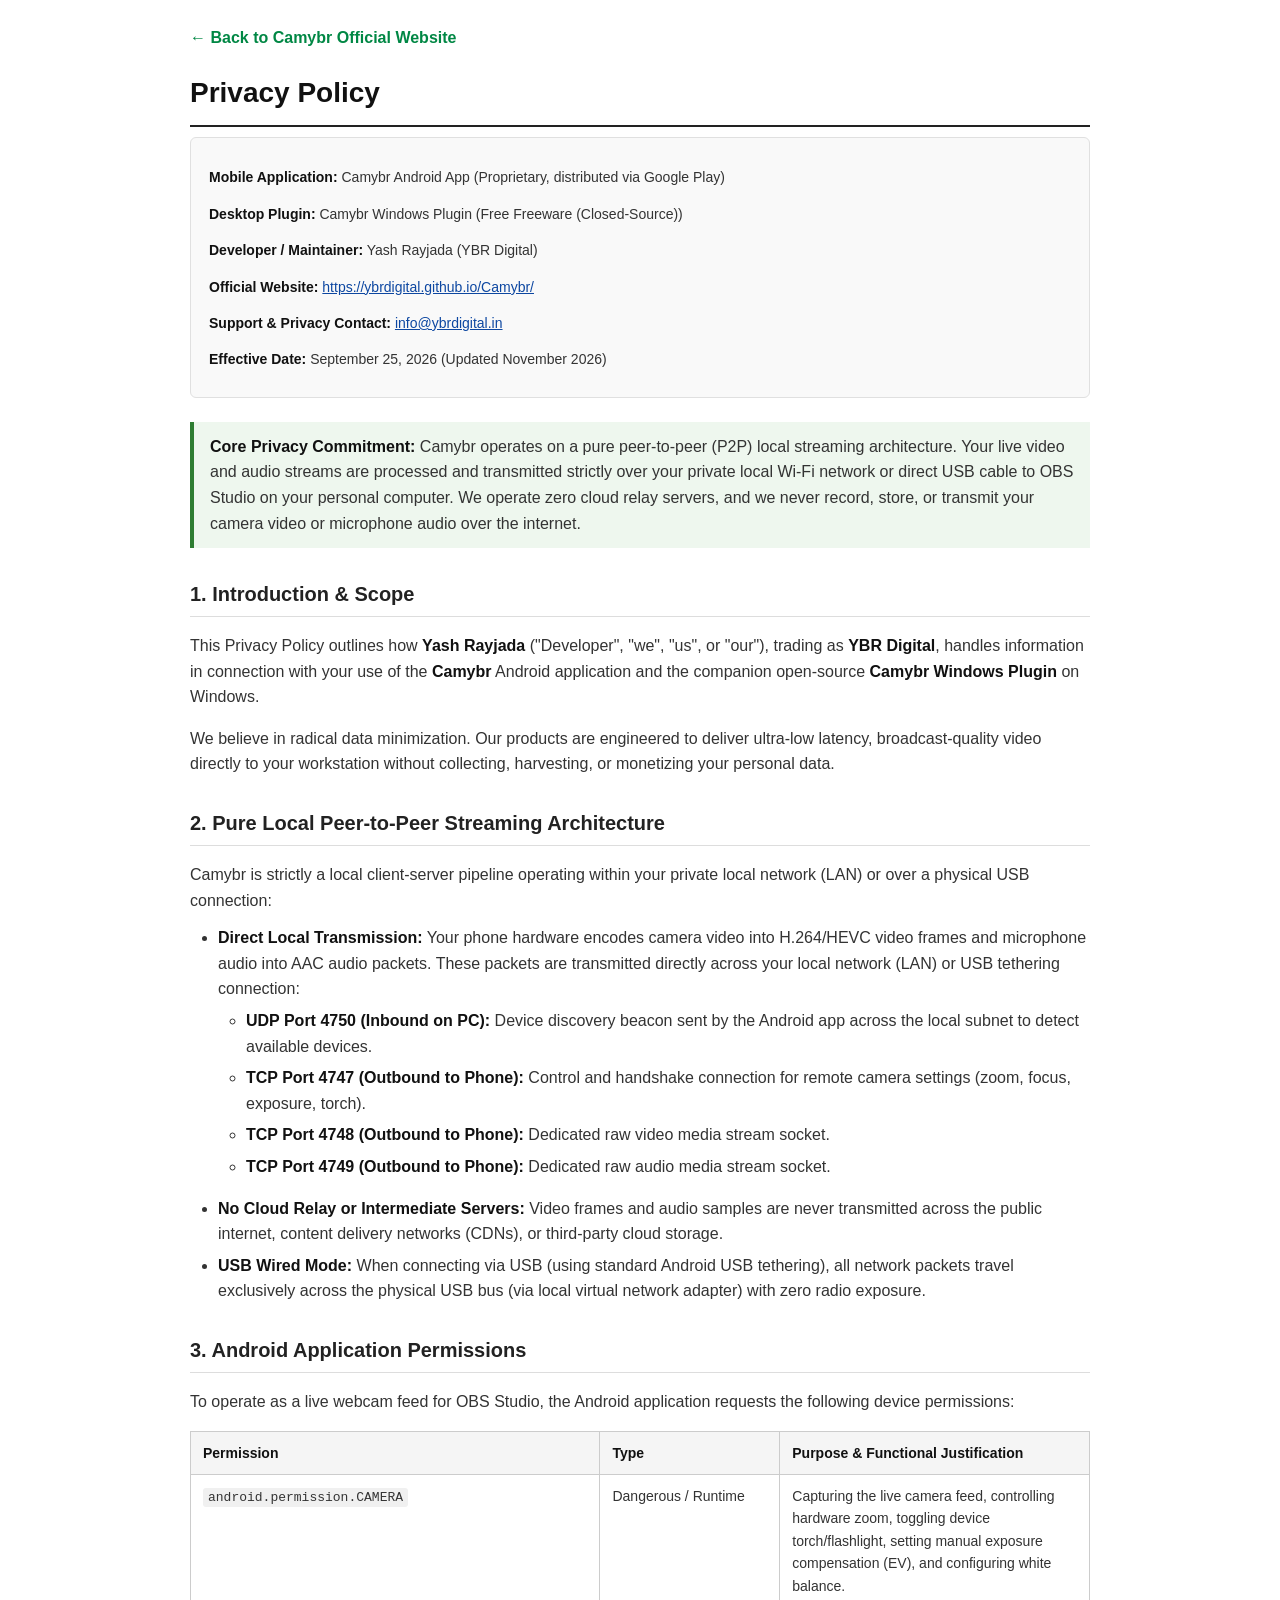
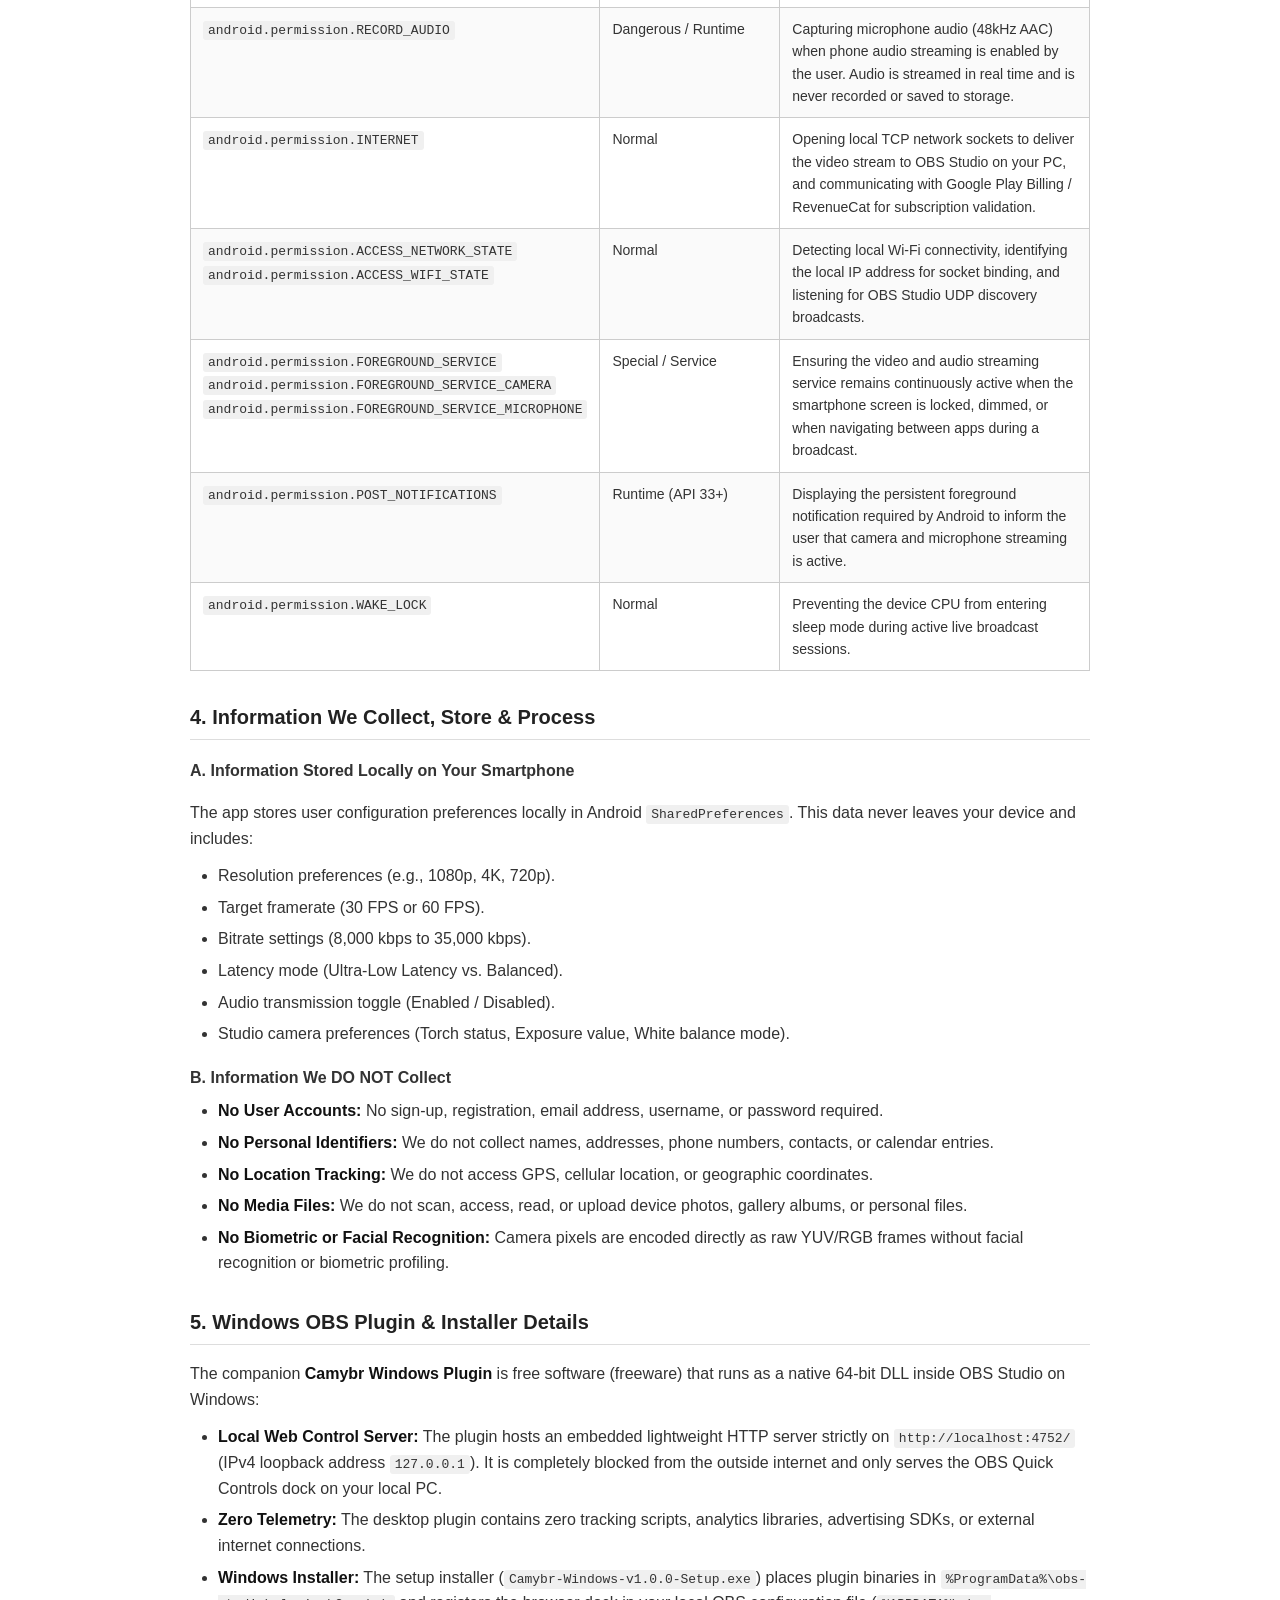
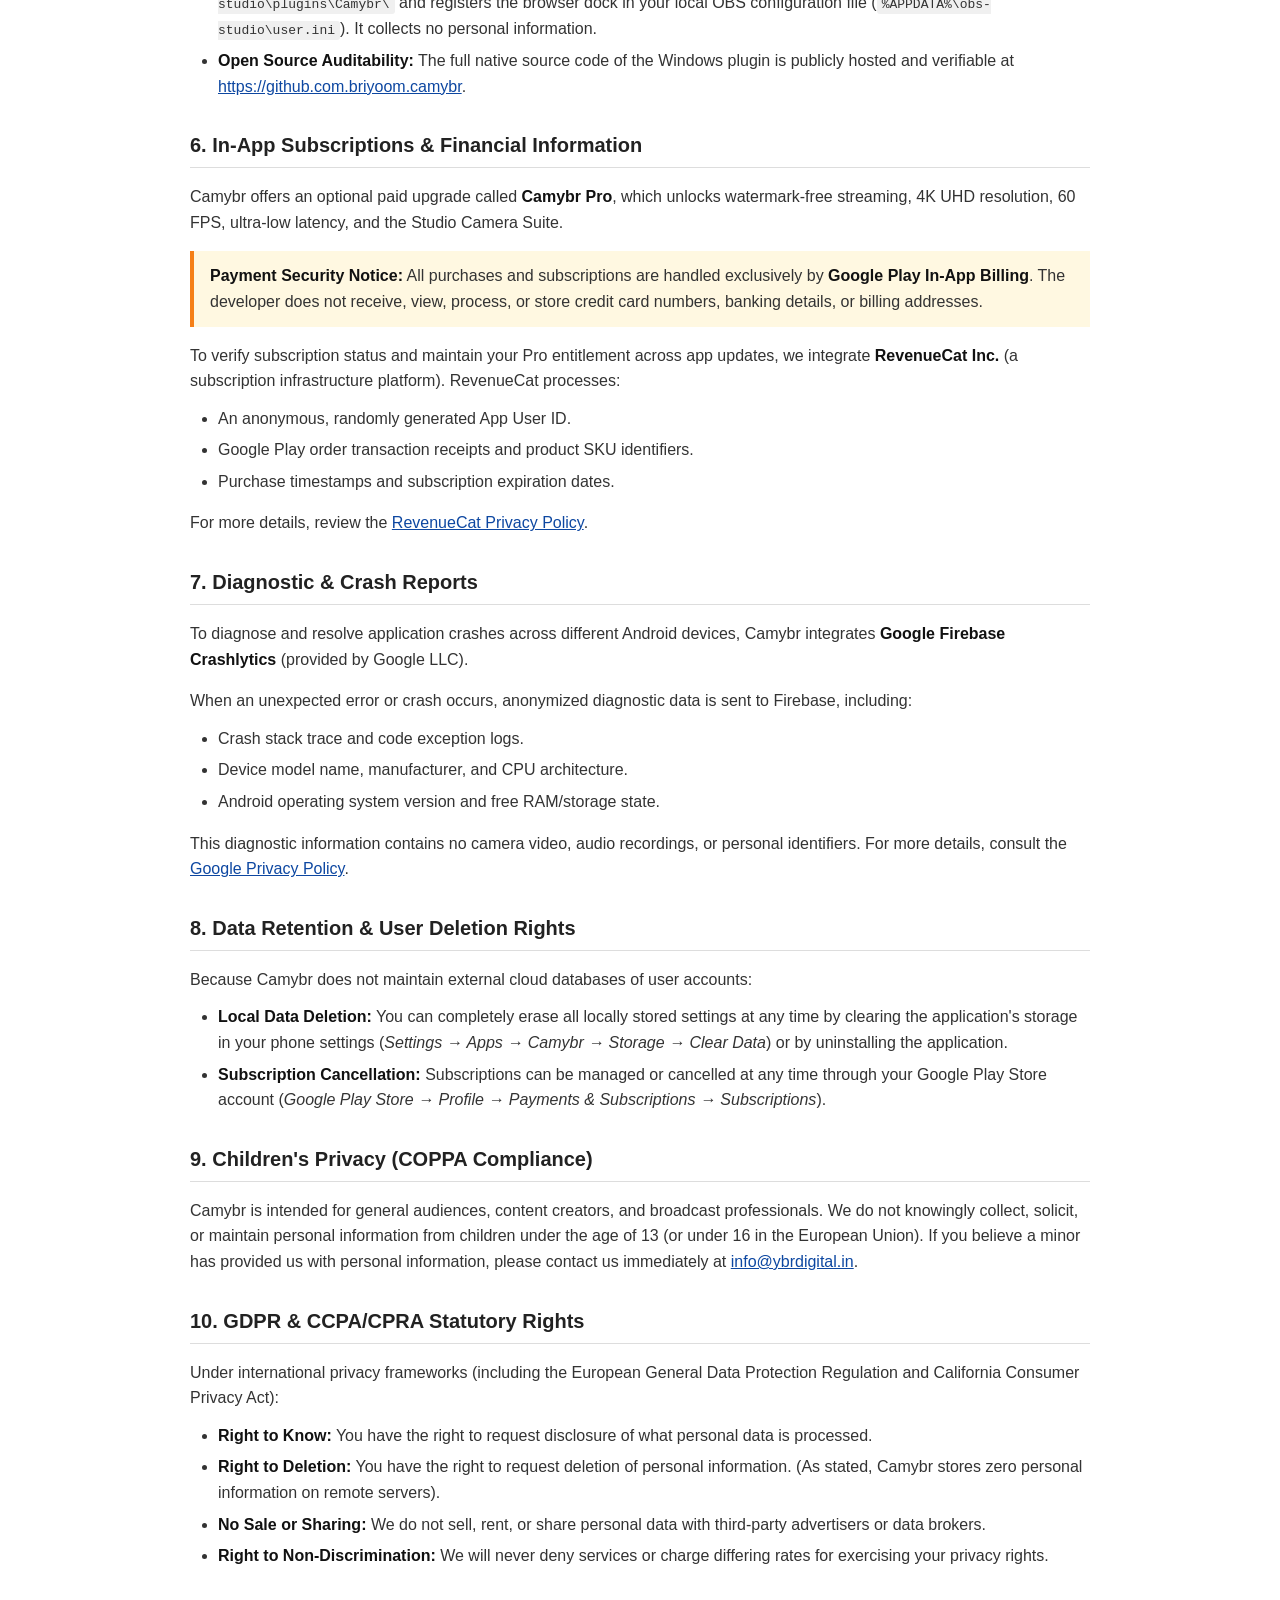
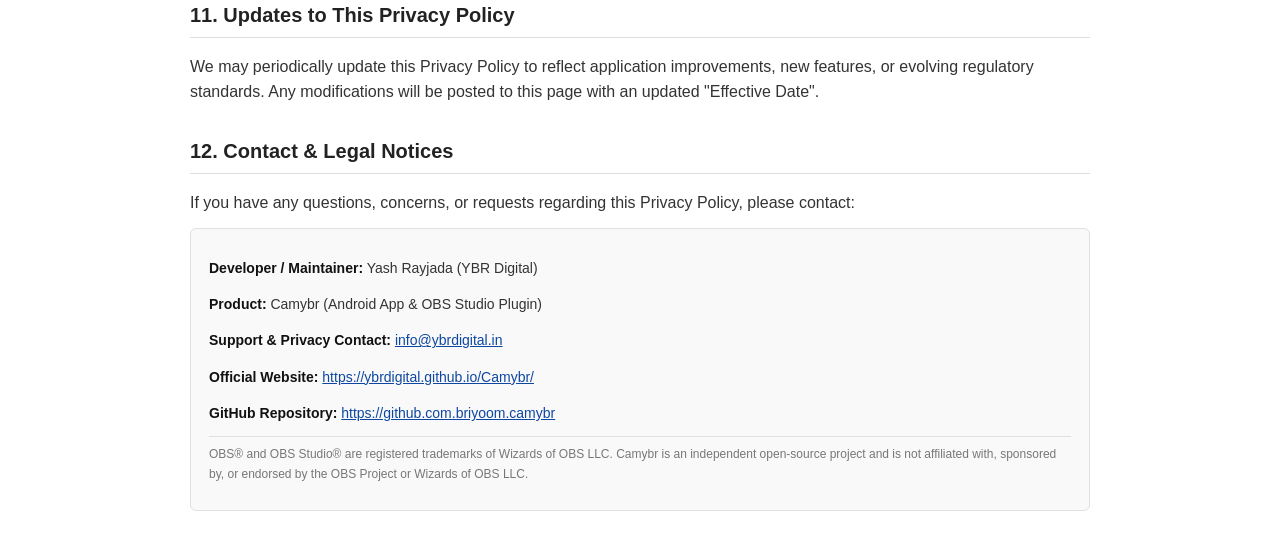
==== privacy-policy.html @ fb9cdf86 "feat: rebrand to Camybr, release free Windows Plugin, and purge open-source OBS code" ====
<!DOCTYPE html>
<html lang="en">
<head>
  <meta charset="UTF-8">
  <meta name="viewport" content="width=device-width, initial-scale=1.0">
  <title>Privacy Policy - Camybr - Professional Windows Webcam & Microphone Plugin</title>
  <style>
    body {
      font-family: Arial, Helvetica, sans-serif;
      line-height: 1.6;
      color: #333333;
      max-width: 900px;
      margin: 0 auto;
      padding: 25px 20px;
      background-color: #ffffff;
    }
    h1 {
      font-size: 28px;
      color: #111111;
      border-bottom: 2px solid #222222;
      padding-bottom: 10px;
      margin-top: 10px;
      margin-bottom: 10px;
    }
    h2 {
      font-size: 20px;
      color: #222222;
      border-bottom: 1px solid #dddddd;
      padding-bottom: 6px;
      margin-top: 30px;
      margin-bottom: 12px;
    }
    h3 {
      font-size: 16px;
      color: #333333;
      margin-top: 18px;
      margin-bottom: 8px;
    }
    p {
      margin-bottom: 12px;
    }
    ul, ol {
      margin-top: 6px;
      margin-bottom: 16px;
      padding-left: 28px;
    }
    li {
      margin-bottom: 6px;
    }
    strong {
      color: #111111;
    }
    table {
      width: 100%;
      border-collapse: collapse;
      margin: 16px 0;
      font-size: 14px;
    }
    th, td {
      border: 1px solid #cccccc;
      padding: 10px 12px;
      text-align: left;
      vertical-align: top;
    }
    th {
      background-color: #f5f5f5;
      font-weight: bold;
      color: #111111;
    }
    tr:nth-child(even) {
      background-color: #fafafa;
    }
    code {
      font-family: Consolas, Monaco, monospace;
      font-size: 13px;
      background-color: #f0f0f0;
      padding: 2px 5px;
      border-radius: 3px;
    }
    .meta-box {
      background-color: #f9f9f9;
      border: 1px solid #e0e0e0;
      border-radius: 6px;
      padding: 14px 18px;
      margin-bottom: 24px;
      font-size: 14px;
    }
    .highlight-box {
      background-color: #eef7ee;
      border-left: 4px solid #2e7d32;
      padding: 12px 16px;
      margin: 16px 0;
    }
    .warning-box {
      background-color: #fff8e1;
      border-left: 4px solid #f57f17;
      padding: 12px 16px;
      margin: 16px 0;
    }
    a {
      color: #0d47a1;
      text-decoration: underline;
    }
  </style>
</head>
<body>

  <div style="margin-bottom: 20px;">
    <a href="index.html" style="color: #008744; text-decoration: none; font-weight: bold; display: inline-flex; align-items: center; gap: 6px;">
      &larr; Back to Camybr Official Website
    </a>
  </div>

  <h1>Privacy Policy</h1>
  
  <div class="meta-box">
    <p><strong>Mobile Application:</strong> Camybr Android App (Proprietary, distributed via Google Play)</p>
    <p><strong>Desktop Plugin:</strong> Camybr Windows Plugin (Free Freeware (Closed-Source))</p>
    <p><strong>Developer / Maintainer:</strong> Yash Rayjada (YBR Digital)</p>
    <p><strong>Official Website:</strong> <a href="https://ybrdigital.github.io/Camybr/" target="_blank">https://ybrdigital.github.io/Camybr/</a></p>
    <p><strong>Support &amp; Privacy Contact:</strong> <a href="mailto:info@ybrdigital.in">info@ybrdigital.in</a></p>
    <p><strong>Effective Date:</strong> September 25, 2026 (Updated November 2026)</p>
  </div>

  <div class="highlight-box">
    <strong>Core Privacy Commitment:</strong> Camybr operates on a pure peer-to-peer (P2P) local streaming architecture. Your live video and audio streams are processed and transmitted strictly over your private local Wi-Fi network or direct USB cable to OBS Studio on your personal computer. We operate zero cloud relay servers, and we never record, store, or transmit your camera video or microphone audio over the internet.
  </div>

  <h2>1. Introduction &amp; Scope</h2>
  <p>
    This Privacy Policy outlines how <strong>Yash Rayjada</strong> ("Developer", "we", "us", or "our"), trading as <strong>YBR Digital</strong>, handles information in connection with your use of the <strong>Camybr</strong> Android application and the companion open-source <strong>Camybr Windows Plugin</strong> on Windows.
  </p>
  <p>
    We believe in radical data minimization. Our products are engineered to deliver ultra-low latency, broadcast-quality video directly to your workstation without collecting, harvesting, or monetizing your personal data.
  </p>

  <h2>2. Pure Local Peer-to-Peer Streaming Architecture</h2>
  <p>
    Camybr is strictly a local client-server pipeline operating within your private local network (LAN) or over a physical USB connection:
  </p>
  <ul>
    <li><strong>Direct Local Transmission:</strong> Your phone hardware encodes camera video into H.264/HEVC video frames and microphone audio into AAC audio packets. These packets are transmitted directly across your local network (LAN) or USB tethering connection:
      <ul>
        <li><strong>UDP Port 4750 (Inbound on PC):</strong> Device discovery beacon sent by the Android app across the local subnet to detect available devices.</li>
        <li><strong>TCP Port 4747 (Outbound to Phone):</strong> Control and handshake connection for remote camera settings (zoom, focus, exposure, torch).</li>
        <li><strong>TCP Port 4748 (Outbound to Phone):</strong> Dedicated raw video media stream socket.</li>
        <li><strong>TCP Port 4749 (Outbound to Phone):</strong> Dedicated raw audio media stream socket.</li>
      </ul>
    </li>
    <li><strong>No Cloud Relay or Intermediate Servers:</strong> Video frames and audio samples are never transmitted across the public internet, content delivery networks (CDNs), or third-party cloud storage.</li>
    <li><strong>USB Wired Mode:</strong> When connecting via USB (using standard Android USB tethering), all network packets travel exclusively across the physical USB bus (via local virtual network adapter) with zero radio exposure.</li>
  </ul>

  <h2>3. Android Application Permissions</h2>
  <p>
    To operate as a live webcam feed for OBS Studio, the Android application requests the following device permissions:
  </p>

  <table>
    <thead>
      <tr>
        <th style="width: 32%;">Permission</th>
        <th style="width: 20%;">Type</th>
        <th>Purpose &amp; Functional Justification</th>
      </tr>
    </thead>
    <tbody>
      <tr>
        <td><code>android.permission.CAMERA</code></td>
        <td>Dangerous / Runtime</td>
        <td>Capturing the live camera feed, controlling hardware zoom, toggling device torch/flashlight, setting manual exposure compensation (EV), and configuring white balance.</td>
      </tr>
      <tr>
        <td><code>android.permission.RECORD_AUDIO</code></td>
        <td>Dangerous / Runtime</td>
        <td>Capturing microphone audio (48kHz AAC) when phone audio streaming is enabled by the user. Audio is streamed in real time and is never recorded or saved to storage.</td>
      </tr>
      <tr>
        <td><code>android.permission.INTERNET</code></td>
        <td>Normal</td>
        <td>Opening local TCP network sockets to deliver the video stream to OBS Studio on your PC, and communicating with Google Play Billing / RevenueCat for subscription validation.</td>
      </tr>
      <tr>
        <td><code>android.permission.ACCESS_NETWORK_STATE</code><br><code>android.permission.ACCESS_WIFI_STATE</code></td>
        <td>Normal</td>
        <td>Detecting local Wi-Fi connectivity, identifying the local IP address for socket binding, and listening for OBS Studio UDP discovery broadcasts.</td>
      </tr>
      <tr>
        <td><code>android.permission.FOREGROUND_SERVICE</code><br><code>android.permission.FOREGROUND_SERVICE_CAMERA</code><br><code>android.permission.FOREGROUND_SERVICE_MICROPHONE</code></td>
        <td>Special / Service</td>
        <td>Ensuring the video and audio streaming service remains continuously active when the smartphone screen is locked, dimmed, or when navigating between apps during a broadcast.</td>
      </tr>
      <tr>
        <td><code>android.permission.POST_NOTIFICATIONS</code></td>
        <td>Runtime (API 33+)</td>
        <td>Displaying the persistent foreground notification required by Android to inform the user that camera and microphone streaming is active.</td>
      </tr>
      <tr>
        <td><code>android.permission.WAKE_LOCK</code></td>
        <td>Normal</td>
        <td>Preventing the device CPU from entering sleep mode during active live broadcast sessions.</td>
      </tr>
    </tbody>
  </table>

  <h2>4. Information We Collect, Store &amp; Process</h2>

  <h3>A. Information Stored Locally on Your Smartphone</h3>
  <p>
    The app stores user configuration preferences locally in Android <code>SharedPreferences</code>. This data never leaves your device and includes:
  </p>
  <ul>
    <li>Resolution preferences (e.g., 1080p, 4K, 720p).</li>
    <li>Target framerate (30 FPS or 60 FPS).</li>
    <li>Bitrate settings (8,000 kbps to 35,000 kbps).</li>
    <li>Latency mode (Ultra-Low Latency vs. Balanced).</li>
    <li>Audio transmission toggle (Enabled / Disabled).</li>
    <li>Studio camera preferences (Torch status, Exposure value, White balance mode).</li>
  </ul>

  <h3>B. Information We DO NOT Collect</h3>
  <ul>
    <li><strong>No User Accounts:</strong> No sign-up, registration, email address, username, or password required.</li>
    <li><strong>No Personal Identifiers:</strong> We do not collect names, addresses, phone numbers, contacts, or calendar entries.</li>
    <li><strong>No Location Tracking:</strong> We do not access GPS, cellular location, or geographic coordinates.</li>
    <li><strong>No Media Files:</strong> We do not scan, access, read, or upload device photos, gallery albums, or personal files.</li>
    <li><strong>No Biometric or Facial Recognition:</strong> Camera pixels are encoded directly as raw YUV/RGB frames without facial recognition or biometric profiling.</li>
  </ul>

  <h2>5. Windows OBS Plugin &amp; Installer Details</h2>
  <p>
    The companion <strong>Camybr Windows Plugin</strong> is free software (freeware) that runs as a native 64-bit DLL inside OBS Studio on Windows:
  </p>
  <ul>
    <li><strong>Local Web Control Server:</strong> The plugin hosts an embedded lightweight HTTP server strictly on <code>http://localhost:4752/</code> (IPv4 loopback address <code>127.0.0.1</code>). It is completely blocked from the outside internet and only serves the OBS Quick Controls dock on your local PC.</li>
    <li><strong>Zero Telemetry:</strong> The desktop plugin contains zero tracking scripts, analytics libraries, advertising SDKs, or external internet connections.</li>
    <li><strong>Windows Installer:</strong> The setup installer (<code>Camybr-Windows-v1.0.0-Setup.exe</code>) places plugin binaries in <code>%ProgramData%\obs-studio\plugins\Camybr\</code> and registers the browser dock in your local OBS configuration file (<code>%APPDATA%\obs-studio\user.ini</code>). It collects no personal information.</li>
    <li><strong>Open Source Auditability:</strong> The full native source code of the Windows plugin is publicly hosted and verifiable at <a href="https://github.com.briyoom.camybr" target="_blank">https://github.com.briyoom.camybr</a>.</li>
  </ul>

  <h2>6. In-App Subscriptions &amp; Financial Information</h2>
  <p>
    Camybr offers an optional paid upgrade called <strong>Camybr Pro</strong>, which unlocks watermark-free streaming, 4K UHD resolution, 60 FPS, ultra-low latency, and the Studio Camera Suite.
  </p>
  <div class="warning-box">
    <strong>Payment Security Notice:</strong> All purchases and subscriptions are handled exclusively by <strong>Google Play In-App Billing</strong>. The developer does not receive, view, process, or store credit card numbers, banking details, or billing addresses.
  </div>
  <p>
    To verify subscription status and maintain your Pro entitlement across app updates, we integrate <strong>RevenueCat Inc.</strong> (a subscription infrastructure platform). RevenueCat processes:
  </p>
  <ul>
    <li>An anonymous, randomly generated App User ID.</li>
    <li>Google Play order transaction receipts and product SKU identifiers.</li>
    <li>Purchase timestamps and subscription expiration dates.</li>
  </ul>
  <p>
    For more details, review the <a href="https://www.revenuecat.com/privacy" target="_blank">RevenueCat Privacy Policy</a>.
  </p>

  <h2>7. Diagnostic &amp; Crash Reports</h2>
  <p>
    To diagnose and resolve application crashes across different Android devices, Camybr integrates <strong>Google Firebase Crashlytics</strong> (provided by Google LLC).
  </p>
  <p>
    When an unexpected error or crash occurs, anonymized diagnostic data is sent to Firebase, including:
  </p>
  <ul>
    <li>Crash stack trace and code exception logs.</li>
    <li>Device model name, manufacturer, and CPU architecture.</li>
    <li>Android operating system version and free RAM/storage state.</li>
  </ul>
  <p>
    This diagnostic information contains no camera video, audio recordings, or personal identifiers. For more details, consult the <a href="https://policies.google.com/privacy" target="_blank">Google Privacy Policy</a>.
  </p>

  <h2>8. Data Retention &amp; User Deletion Rights</h2>
  <p>
    Because Camybr does not maintain external cloud databases of user accounts:
  </p>
  <ul>
    <li><strong>Local Data Deletion:</strong> You can completely erase all locally stored settings at any time by clearing the application's storage in your phone settings (<em>Settings &rarr; Apps &rarr; Camybr &rarr; Storage &rarr; Clear Data</em>) or by uninstalling the application.</li>
    <li><strong>Subscription Cancellation:</strong> Subscriptions can be managed or cancelled at any time through your Google Play Store account (<em>Google Play Store &rarr; Profile &rarr; Payments &amp; Subscriptions &rarr; Subscriptions</em>).</li>
  </ul>

  <h2>9. Children's Privacy (COPPA Compliance)</h2>
  <p>
    Camybr is intended for general audiences, content creators, and broadcast professionals. We do not knowingly collect, solicit, or maintain personal information from children under the age of 13 (or under 16 in the European Union). If you believe a minor has provided us with personal information, please contact us immediately at <a href="mailto:info@ybrdigital.in">info@ybrdigital.in</a>.
  </p>

  <h2>10. GDPR &amp; CCPA/CPRA Statutory Rights</h2>
  <p>
    Under international privacy frameworks (including the European General Data Protection Regulation and California Consumer Privacy Act):
  </p>
  <ul>
    <li><strong>Right to Know:</strong> You have the right to request disclosure of what personal data is processed.</li>
    <li><strong>Right to Deletion:</strong> You have the right to request deletion of personal information. (As stated, Camybr stores zero personal information on remote servers).</li>
    <li><strong>No Sale or Sharing:</strong> We do not sell, rent, or share personal data with third-party advertisers or data brokers.</li>
    <li><strong>Right to Non-Discrimination:</strong> We will never deny services or charge differing rates for exercising your privacy rights.</li>
  </ul>

  <h2>11. Updates to This Privacy Policy</h2>
  <p>
    We may periodically update this Privacy Policy to reflect application improvements, new features, or evolving regulatory standards. Any modifications will be posted to this page with an updated "Effective Date".
  </p>

  <h2>12. Contact &amp; Legal Notices</h2>
  <p>
    If you have any questions, concerns, or requests regarding this Privacy Policy, please contact:
  </p>
  <div class="meta-box">
    <p><strong>Developer / Maintainer:</strong> Yash Rayjada (YBR Digital)</p>
    <p><strong>Product:</strong> Camybr (Android App &amp; OBS Studio Plugin)</p>
    <p><strong>Support &amp; Privacy Contact:</strong> <a href="mailto:info@ybrdigital.in">info@ybrdigital.in</a></p>
    <p><strong>Official Website:</strong> <a href="https://ybrdigital.github.io/Camybr/" target="_blank">https://ybrdigital.github.io/Camybr/</a></p>
    <p><strong>GitHub Repository:</strong> <a href="https://github.com.briyoom.camybr" target="_blank">https://github.com.briyoom.camybr</a></p>
    <p style="font-size: 12px; color: #777; margin-top: 10px; border-top: 1px solid #e0e0e0; padding-top: 8px;">
      OBS&reg; and OBS Studio&reg; are registered trademarks of Wizards of OBS LLC. Camybr is an independent open-source project and is not affiliated with, sponsored by, or endorsed by the OBS Project or Wizards of OBS LLC.
    </p>
  </div>

</body>
</html>
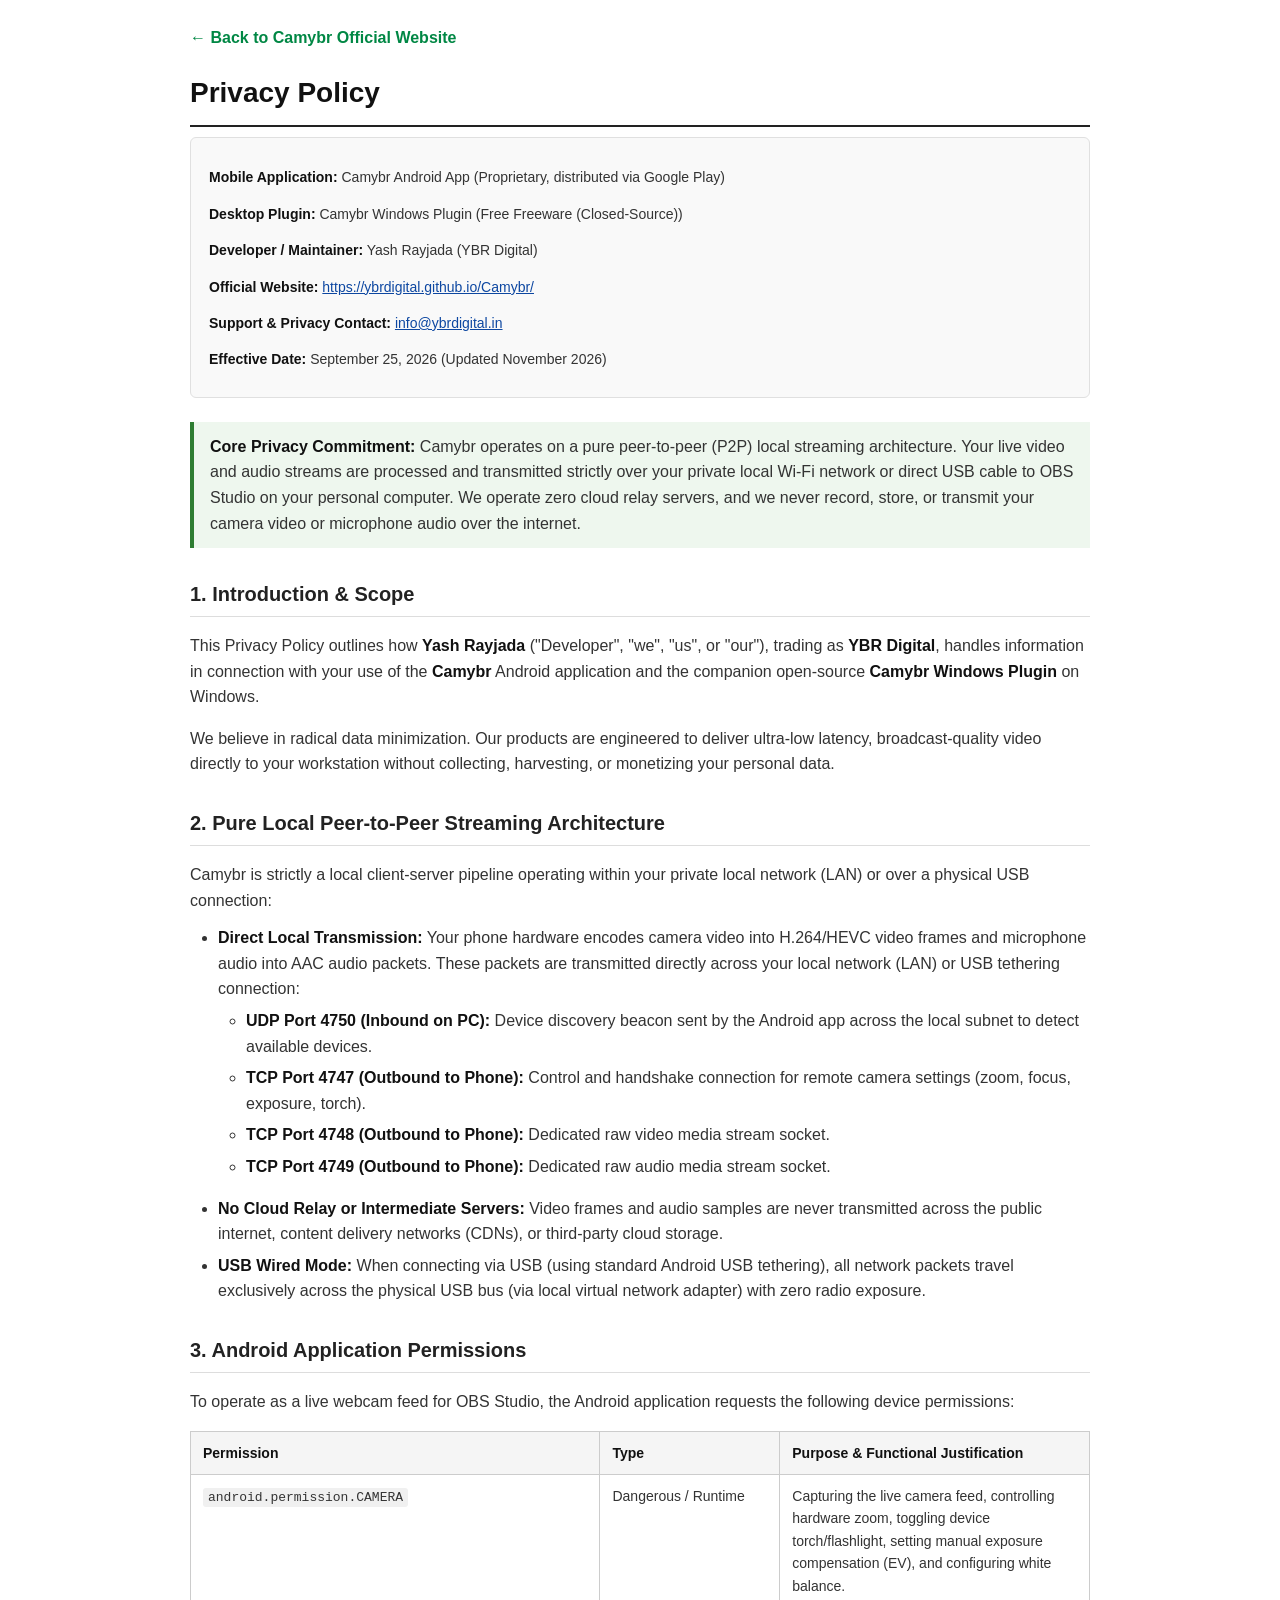
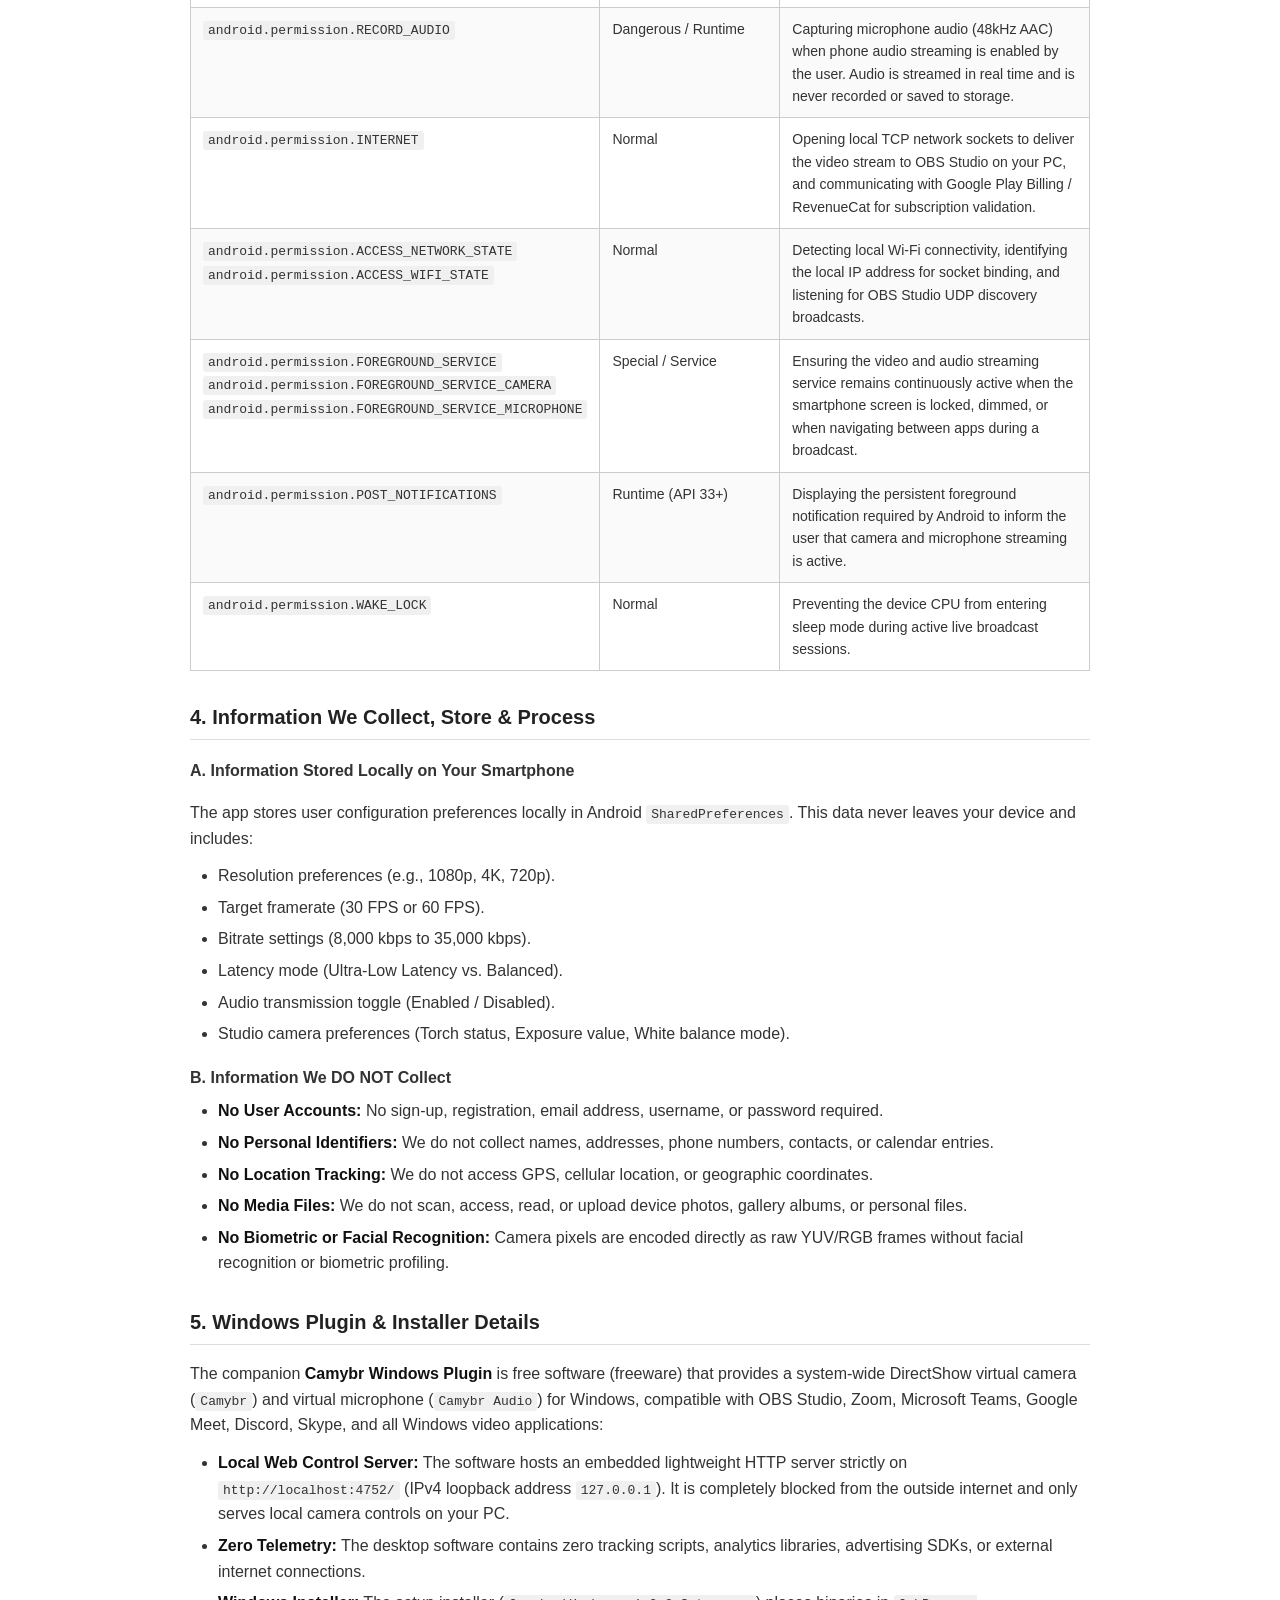
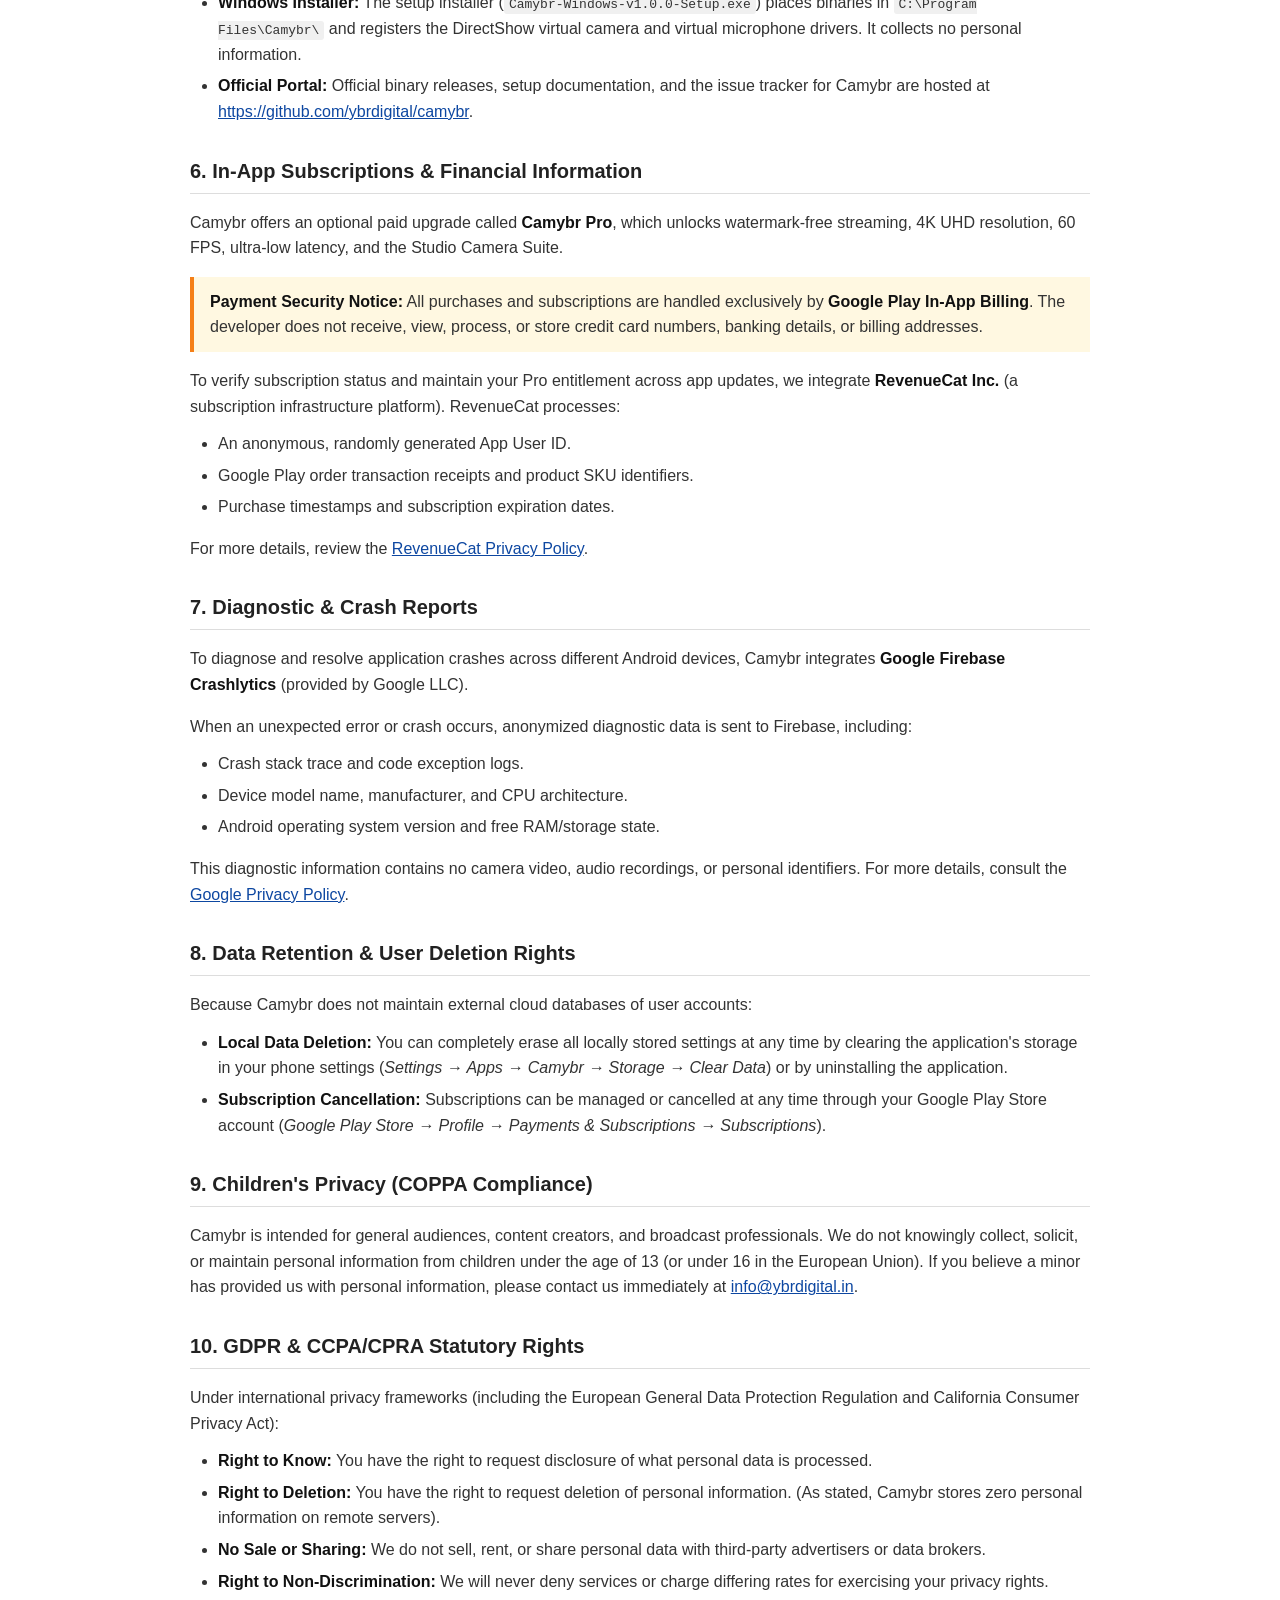
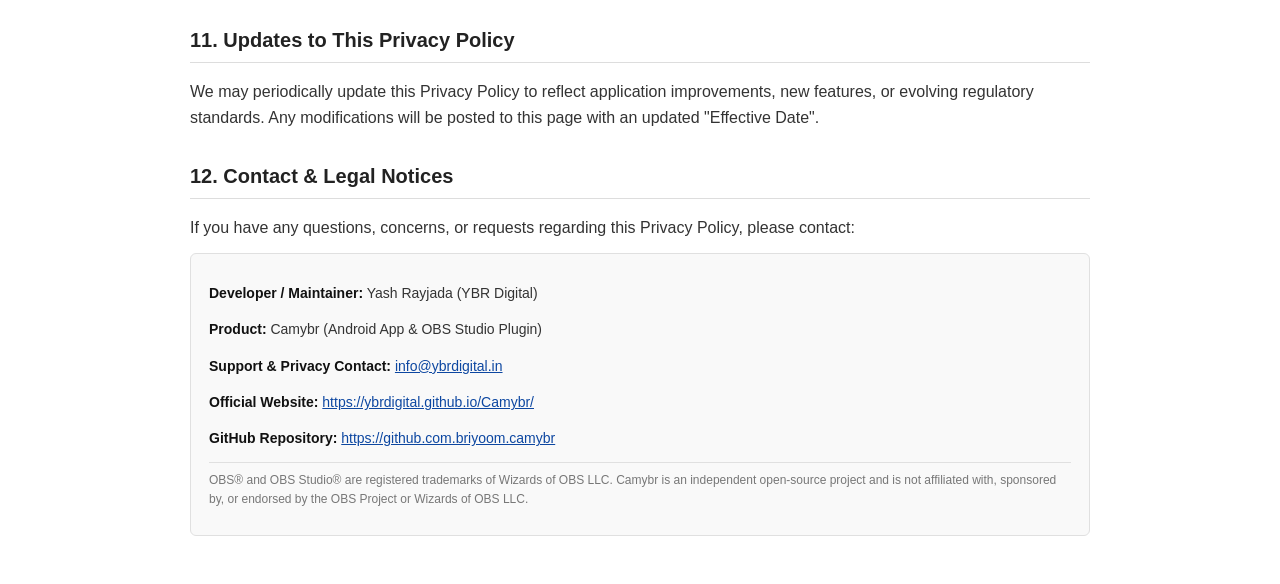
==== commit 3663276a: "docs: align privacy policy and terms with free Windows software and universal app compatibility" ====
--- a/privacy-policy.html
+++ b/privacy-policy.html
@@ -227,15 +227,15 @@
     <li><strong>No Biometric or Facial Recognition:</strong> Camera pixels are encoded directly as raw YUV/RGB frames without facial recognition or biometric profiling.</li>
   </ul>
 
-  <h2>5. Windows OBS Plugin &amp; Installer Details</h2>
-  <p>
-    The companion <strong>Camybr Windows Plugin</strong> is free software (freeware) that runs as a native 64-bit DLL inside OBS Studio on Windows:
-  </p>
-  <ul>
-    <li><strong>Local Web Control Server:</strong> The plugin hosts an embedded lightweight HTTP server strictly on <code>http://localhost:4752/</code> (IPv4 loopback address <code>127.0.0.1</code>). It is completely blocked from the outside internet and only serves the OBS Quick Controls dock on your local PC.</li>
-    <li><strong>Zero Telemetry:</strong> The desktop plugin contains zero tracking scripts, analytics libraries, advertising SDKs, or external internet connections.</li>
-    <li><strong>Windows Installer:</strong> The setup installer (<code>Camybr-Windows-v1.0.0-Setup.exe</code>) places plugin binaries in <code>%ProgramData%\obs-studio\plugins\Camybr\</code> and registers the browser dock in your local OBS configuration file (<code>%APPDATA%\obs-studio\user.ini</code>). It collects no personal information.</li>
-    <li><strong>Open Source Auditability:</strong> The full native source code of the Windows plugin is publicly hosted and verifiable at <a href="https://github.com.briyoom.camybr" target="_blank">https://github.com.briyoom.camybr</a>.</li>
+  <h2>5. Windows Plugin &amp; Installer Details</h2>
+  <p>
+    The companion <strong>Camybr Windows Plugin</strong> is free software (freeware) that provides a system-wide DirectShow virtual camera (<code>Camybr</code>) and virtual microphone (<code>Camybr Audio</code>) for Windows, compatible with OBS Studio, Zoom, Microsoft Teams, Google Meet, Discord, Skype, and all Windows video applications:
+  </p>
+  <ul>
+    <li><strong>Local Web Control Server:</strong> The software hosts an embedded lightweight HTTP server strictly on <code>http://localhost:4752/</code> (IPv4 loopback address <code>127.0.0.1</code>). It is completely blocked from the outside internet and only serves local camera controls on your PC.</li>
+    <li><strong>Zero Telemetry:</strong> The desktop software contains zero tracking scripts, analytics libraries, advertising SDKs, or external internet connections.</li>
+    <li><strong>Windows Installer:</strong> The setup installer (<code>Camybr-Windows-v1.0.0-Setup.exe</code>) places binaries in <code>C:\Program Files\Camybr\</code> and registers the DirectShow virtual camera and virtual microphone drivers. It collects no personal information.</li>
+    <li><strong>Official Portal:</strong> Official binary releases, setup documentation, and the issue tracker for Camybr are hosted at <a href="https://github.com/ybrdigital/camybr" target="_blank">https://github.com/ybrdigital/camybr</a>.</li>
   </ul>
 
   <h2>6. In-App Subscriptions &amp; Financial Information</h2>
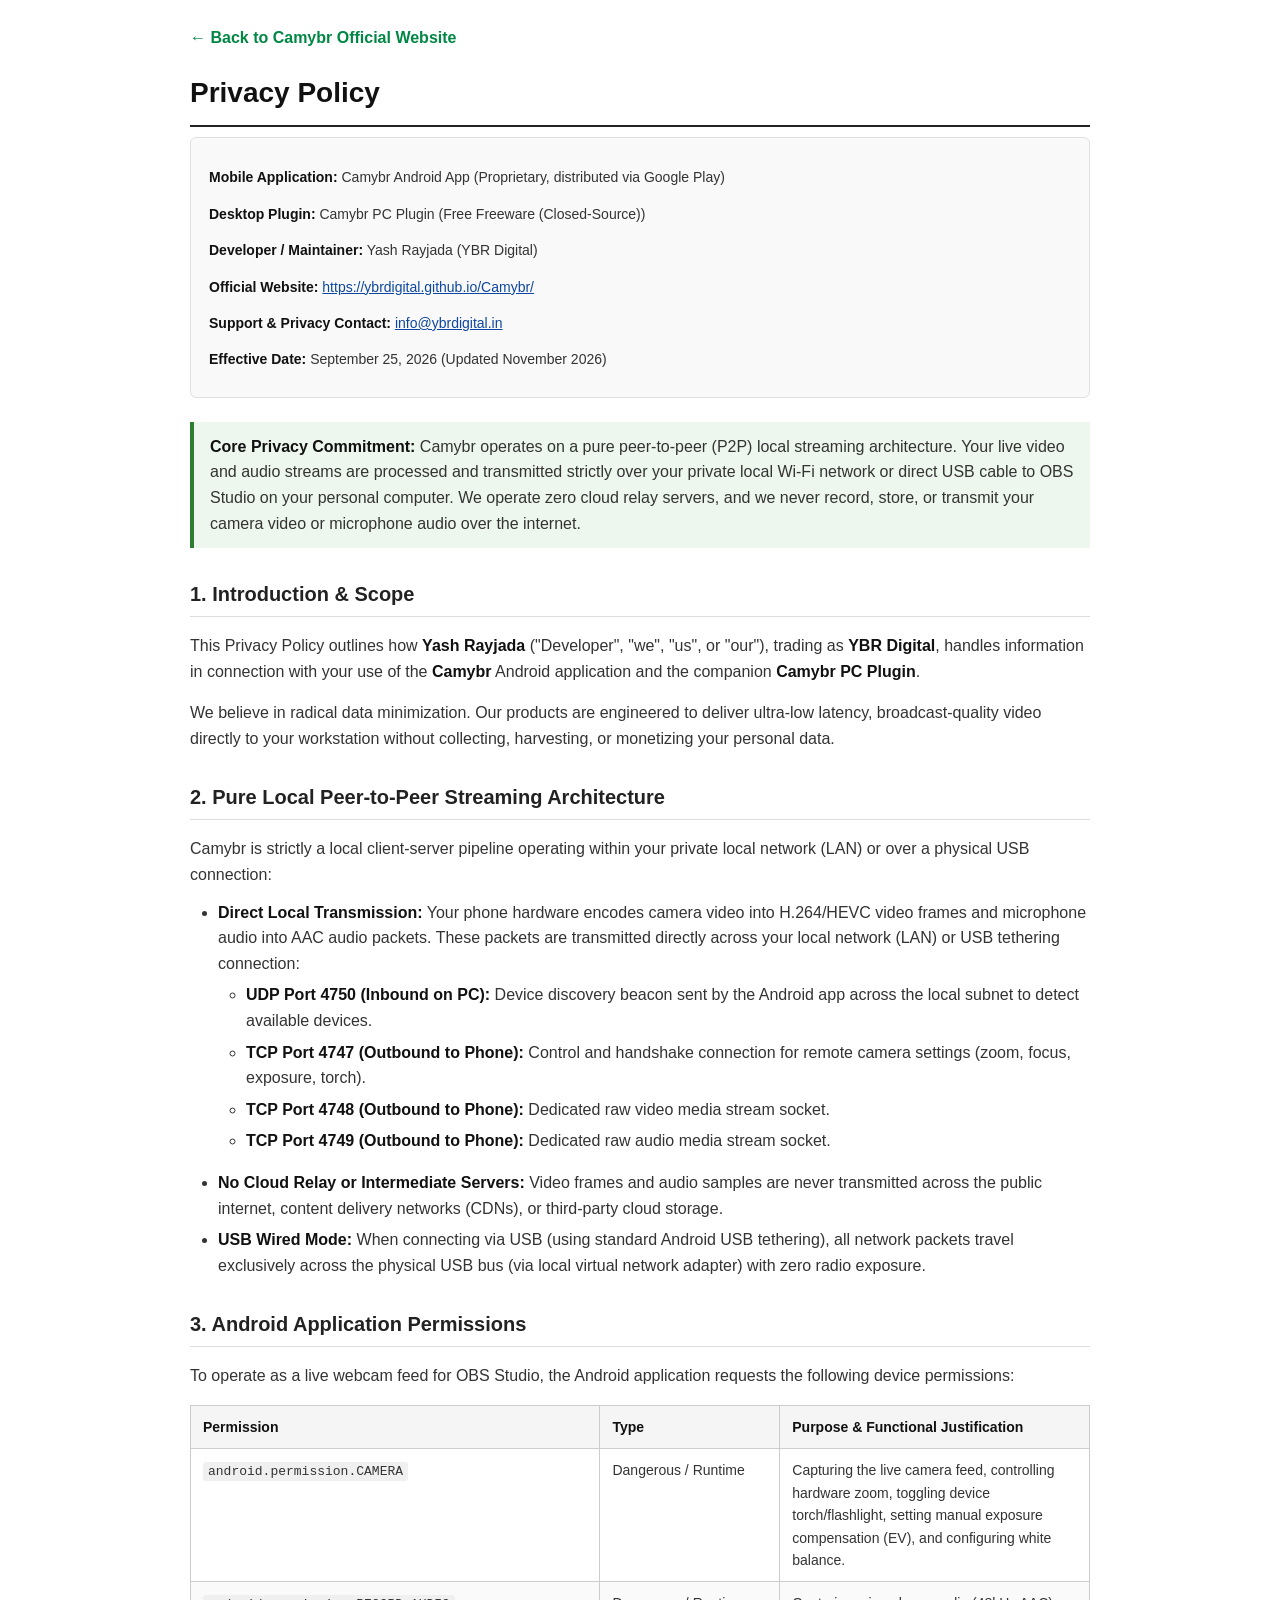
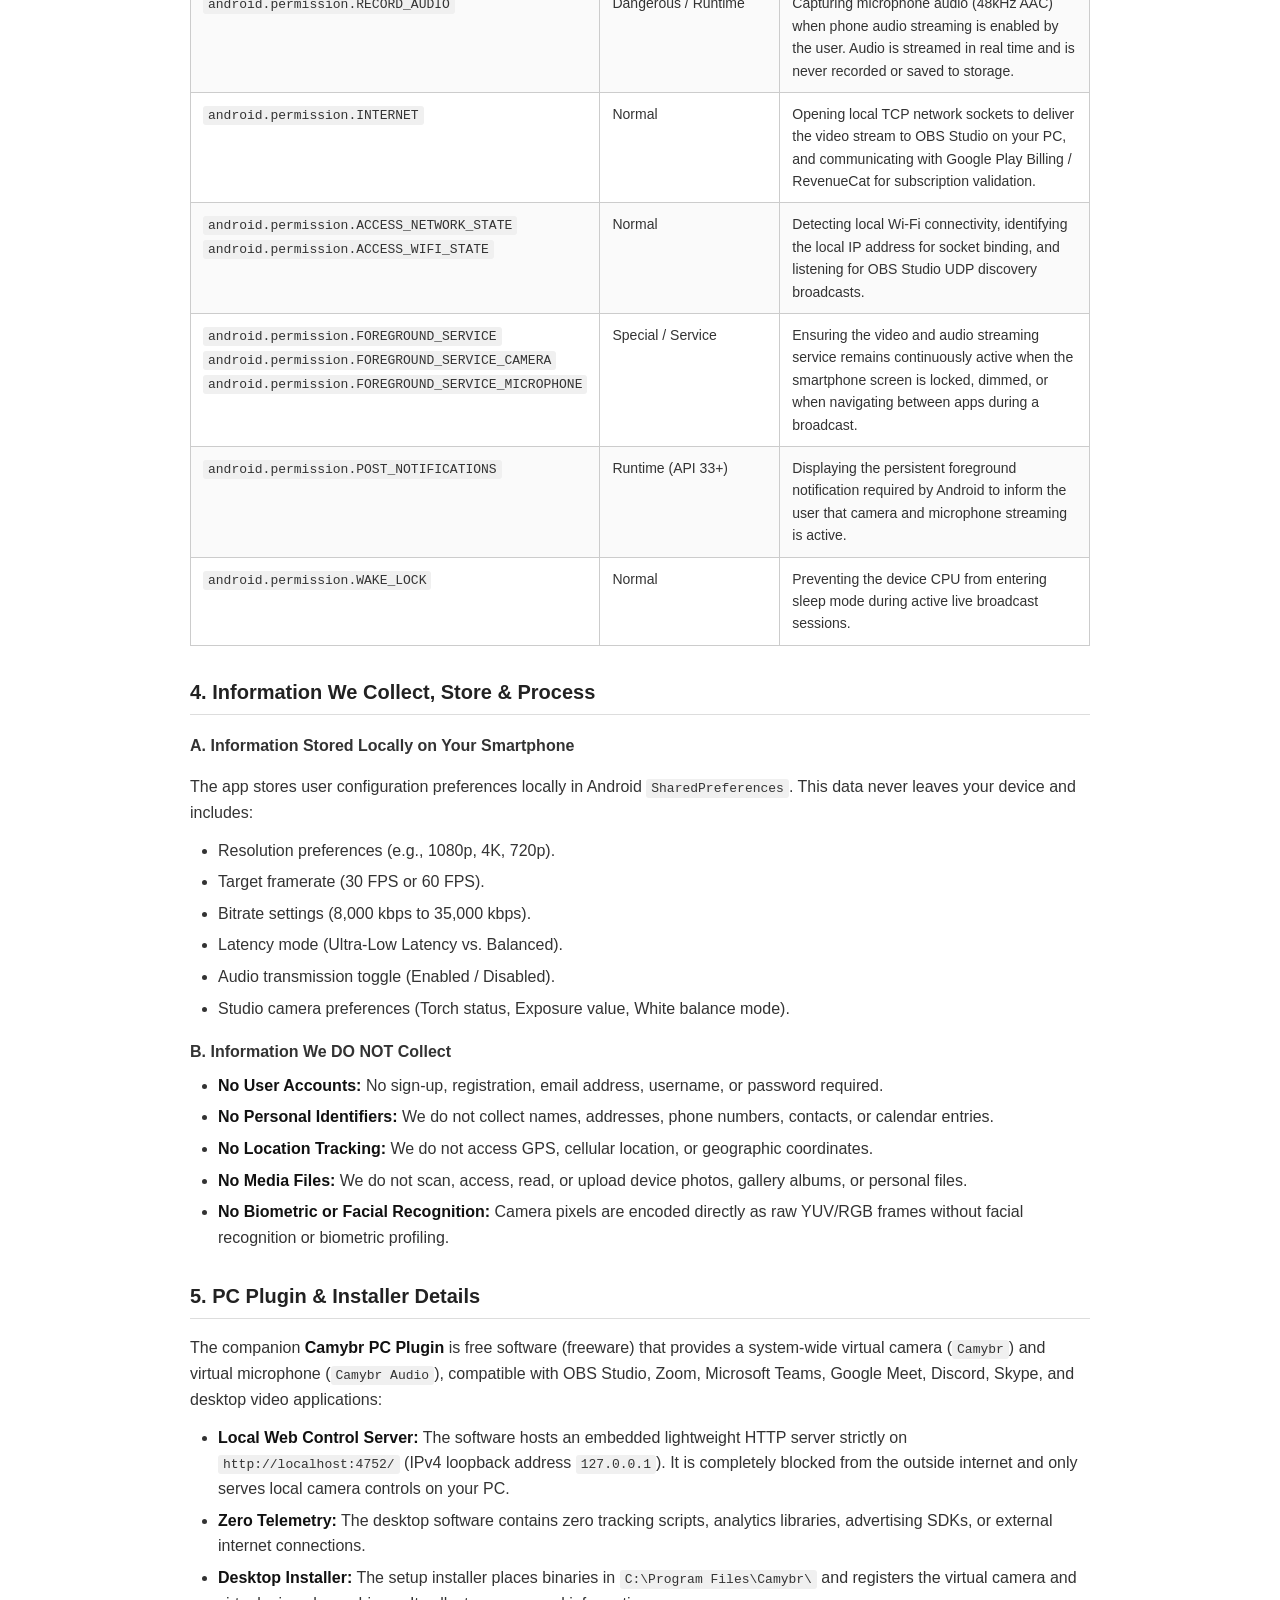
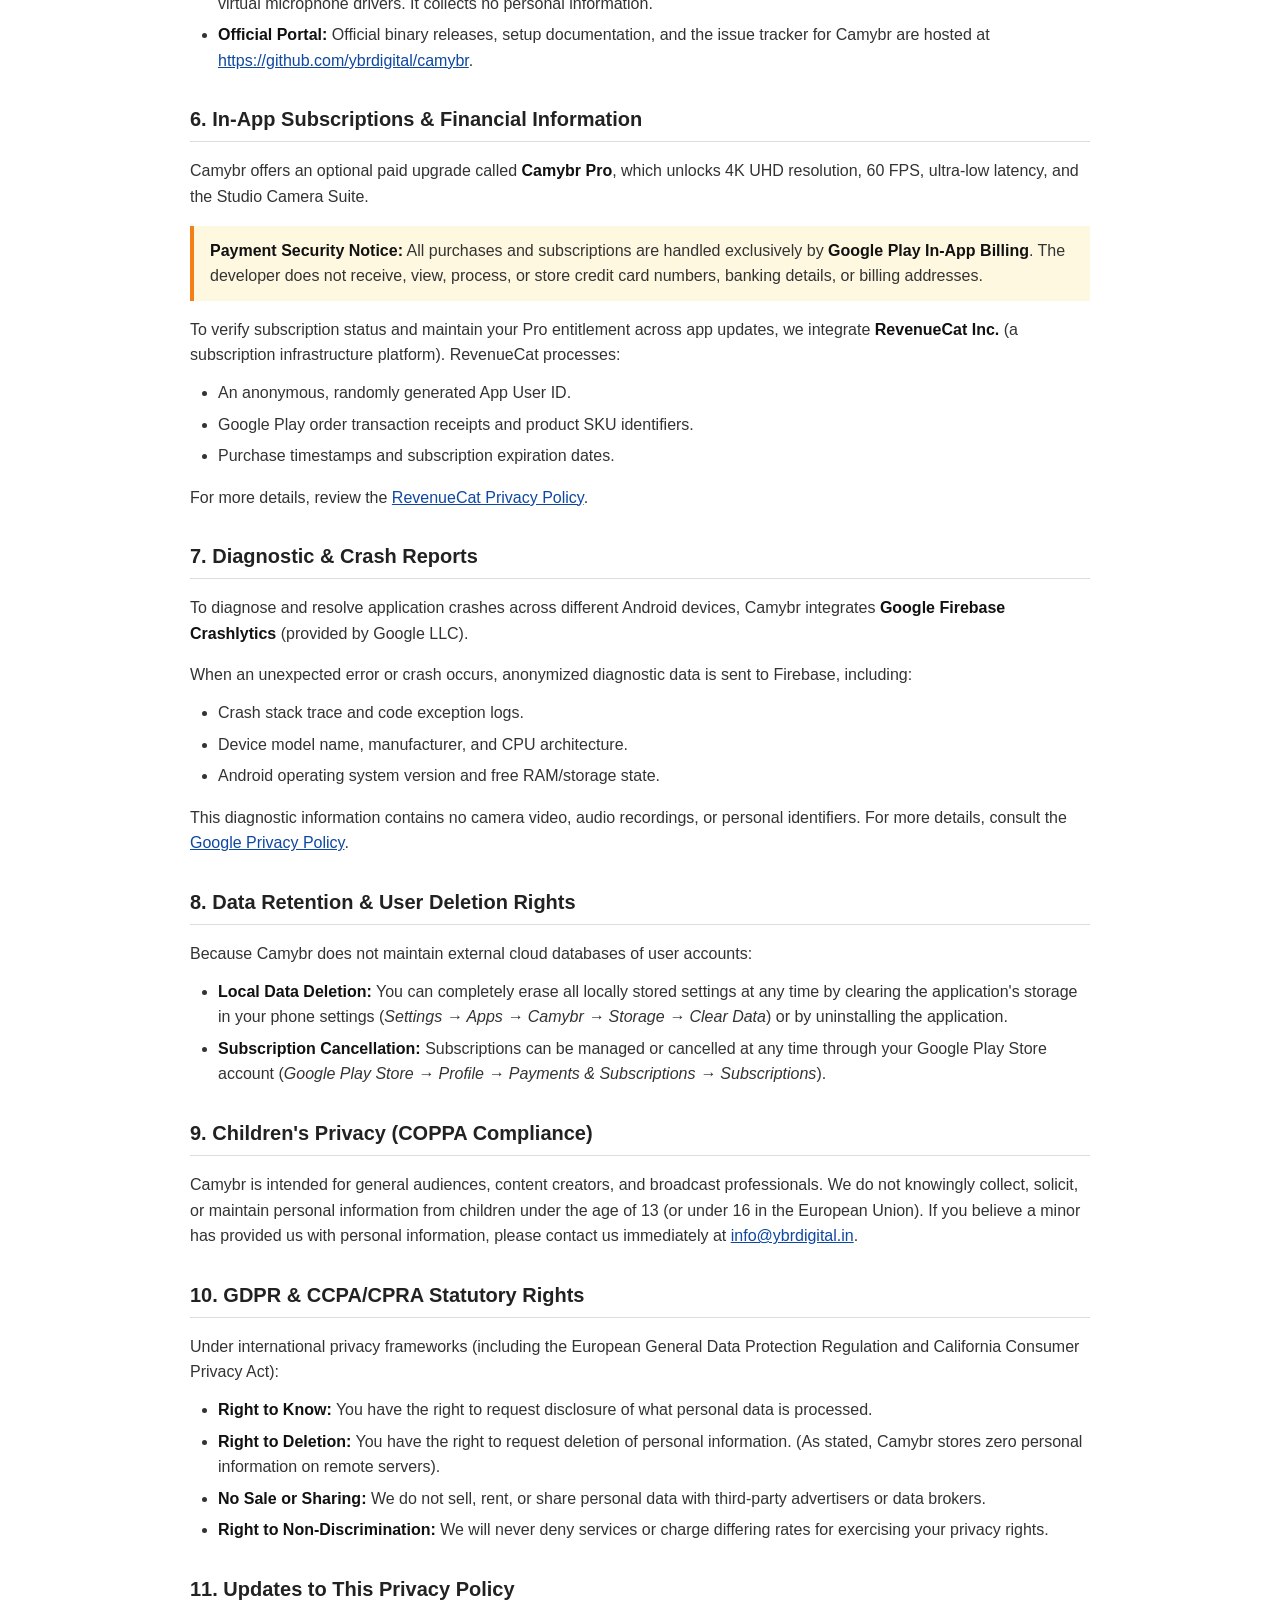
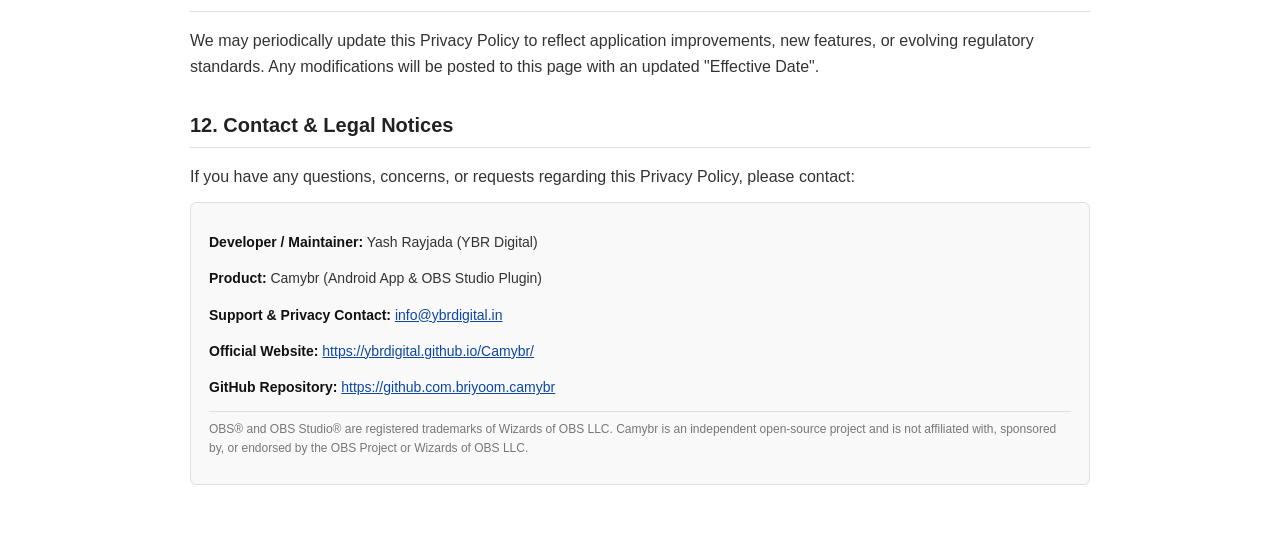
==== commit 1a5f6afb: "docs: rebrand to Camybr - PC Plugin, remove screenshots gallery, checksums, and watermark references" ====
--- a/privacy-policy.html
+++ b/privacy-policy.html
@@ -3,7 +3,7 @@
 <head>
   <meta charset="UTF-8">
   <meta name="viewport" content="width=device-width, initial-scale=1.0">
-  <title>Privacy Policy - Camybr - Professional Windows Webcam & Microphone Plugin</title>
+  <title>Privacy Policy - Camybr - PC Plugin</title>
   <style>
     body {
       font-family: Arial, Helvetica, sans-serif;
@@ -115,7 +115,7 @@
   
   <div class="meta-box">
     <p><strong>Mobile Application:</strong> Camybr Android App (Proprietary, distributed via Google Play)</p>
-    <p><strong>Desktop Plugin:</strong> Camybr Windows Plugin (Free Freeware (Closed-Source))</p>
+    <p><strong>Desktop Plugin:</strong> Camybr PC Plugin (Free Freeware (Closed-Source))</p>
     <p><strong>Developer / Maintainer:</strong> Yash Rayjada (YBR Digital)</p>
     <p><strong>Official Website:</strong> <a href="https://ybrdigital.github.io/Camybr/" target="_blank">https://ybrdigital.github.io/Camybr/</a></p>
     <p><strong>Support &amp; Privacy Contact:</strong> <a href="mailto:info@ybrdigital.in">info@ybrdigital.in</a></p>
@@ -128,7 +128,7 @@
 
   <h2>1. Introduction &amp; Scope</h2>
   <p>
-    This Privacy Policy outlines how <strong>Yash Rayjada</strong> ("Developer", "we", "us", or "our"), trading as <strong>YBR Digital</strong>, handles information in connection with your use of the <strong>Camybr</strong> Android application and the companion open-source <strong>Camybr Windows Plugin</strong> on Windows.
+    This Privacy Policy outlines how <strong>Yash Rayjada</strong> ("Developer", "we", "us", or "our"), trading as <strong>YBR Digital</strong>, handles information in connection with your use of the <strong>Camybr</strong> Android application and the companion <strong>Camybr PC Plugin</strong>.
   </p>
   <p>
     We believe in radical data minimization. Our products are engineered to deliver ultra-low latency, broadcast-quality video directly to your workstation without collecting, harvesting, or monetizing your personal data.
@@ -227,20 +227,20 @@
     <li><strong>No Biometric or Facial Recognition:</strong> Camera pixels are encoded directly as raw YUV/RGB frames without facial recognition or biometric profiling.</li>
   </ul>
 
-  <h2>5. Windows Plugin &amp; Installer Details</h2>
-  <p>
-    The companion <strong>Camybr Windows Plugin</strong> is free software (freeware) that provides a system-wide DirectShow virtual camera (<code>Camybr</code>) and virtual microphone (<code>Camybr Audio</code>) for Windows, compatible with OBS Studio, Zoom, Microsoft Teams, Google Meet, Discord, Skype, and all Windows video applications:
+  <h2>5. PC Plugin &amp; Installer Details</h2>
+  <p>
+    The companion <strong>Camybr PC Plugin</strong> is free software (freeware) that provides a system-wide virtual camera (<code>Camybr</code>) and virtual microphone (<code>Camybr Audio</code>), compatible with OBS Studio, Zoom, Microsoft Teams, Google Meet, Discord, Skype, and desktop video applications:
   </p>
   <ul>
     <li><strong>Local Web Control Server:</strong> The software hosts an embedded lightweight HTTP server strictly on <code>http://localhost:4752/</code> (IPv4 loopback address <code>127.0.0.1</code>). It is completely blocked from the outside internet and only serves local camera controls on your PC.</li>
     <li><strong>Zero Telemetry:</strong> The desktop software contains zero tracking scripts, analytics libraries, advertising SDKs, or external internet connections.</li>
-    <li><strong>Windows Installer:</strong> The setup installer (<code>Camybr-Windows-v1.0.0-Setup.exe</code>) places binaries in <code>C:\Program Files\Camybr\</code> and registers the DirectShow virtual camera and virtual microphone drivers. It collects no personal information.</li>
+    <li><strong>Desktop Installer:</strong> The setup installer places binaries in <code>C:\Program Files\Camybr\</code> and registers the virtual camera and virtual microphone drivers. It collects no personal information.</li>
     <li><strong>Official Portal:</strong> Official binary releases, setup documentation, and the issue tracker for Camybr are hosted at <a href="https://github.com/ybrdigital/camybr" target="_blank">https://github.com/ybrdigital/camybr</a>.</li>
   </ul>
 
   <h2>6. In-App Subscriptions &amp; Financial Information</h2>
   <p>
-    Camybr offers an optional paid upgrade called <strong>Camybr Pro</strong>, which unlocks watermark-free streaming, 4K UHD resolution, 60 FPS, ultra-low latency, and the Studio Camera Suite.
+    Camybr offers an optional paid upgrade called <strong>Camybr Pro</strong>, which unlocks 4K UHD resolution, 60 FPS, ultra-low latency, and the Studio Camera Suite.
   </p>
   <div class="warning-box">
     <strong>Payment Security Notice:</strong> All purchases and subscriptions are handled exclusively by <strong>Google Play In-App Billing</strong>. The developer does not receive, view, process, or store credit card numbers, banking details, or billing addresses.
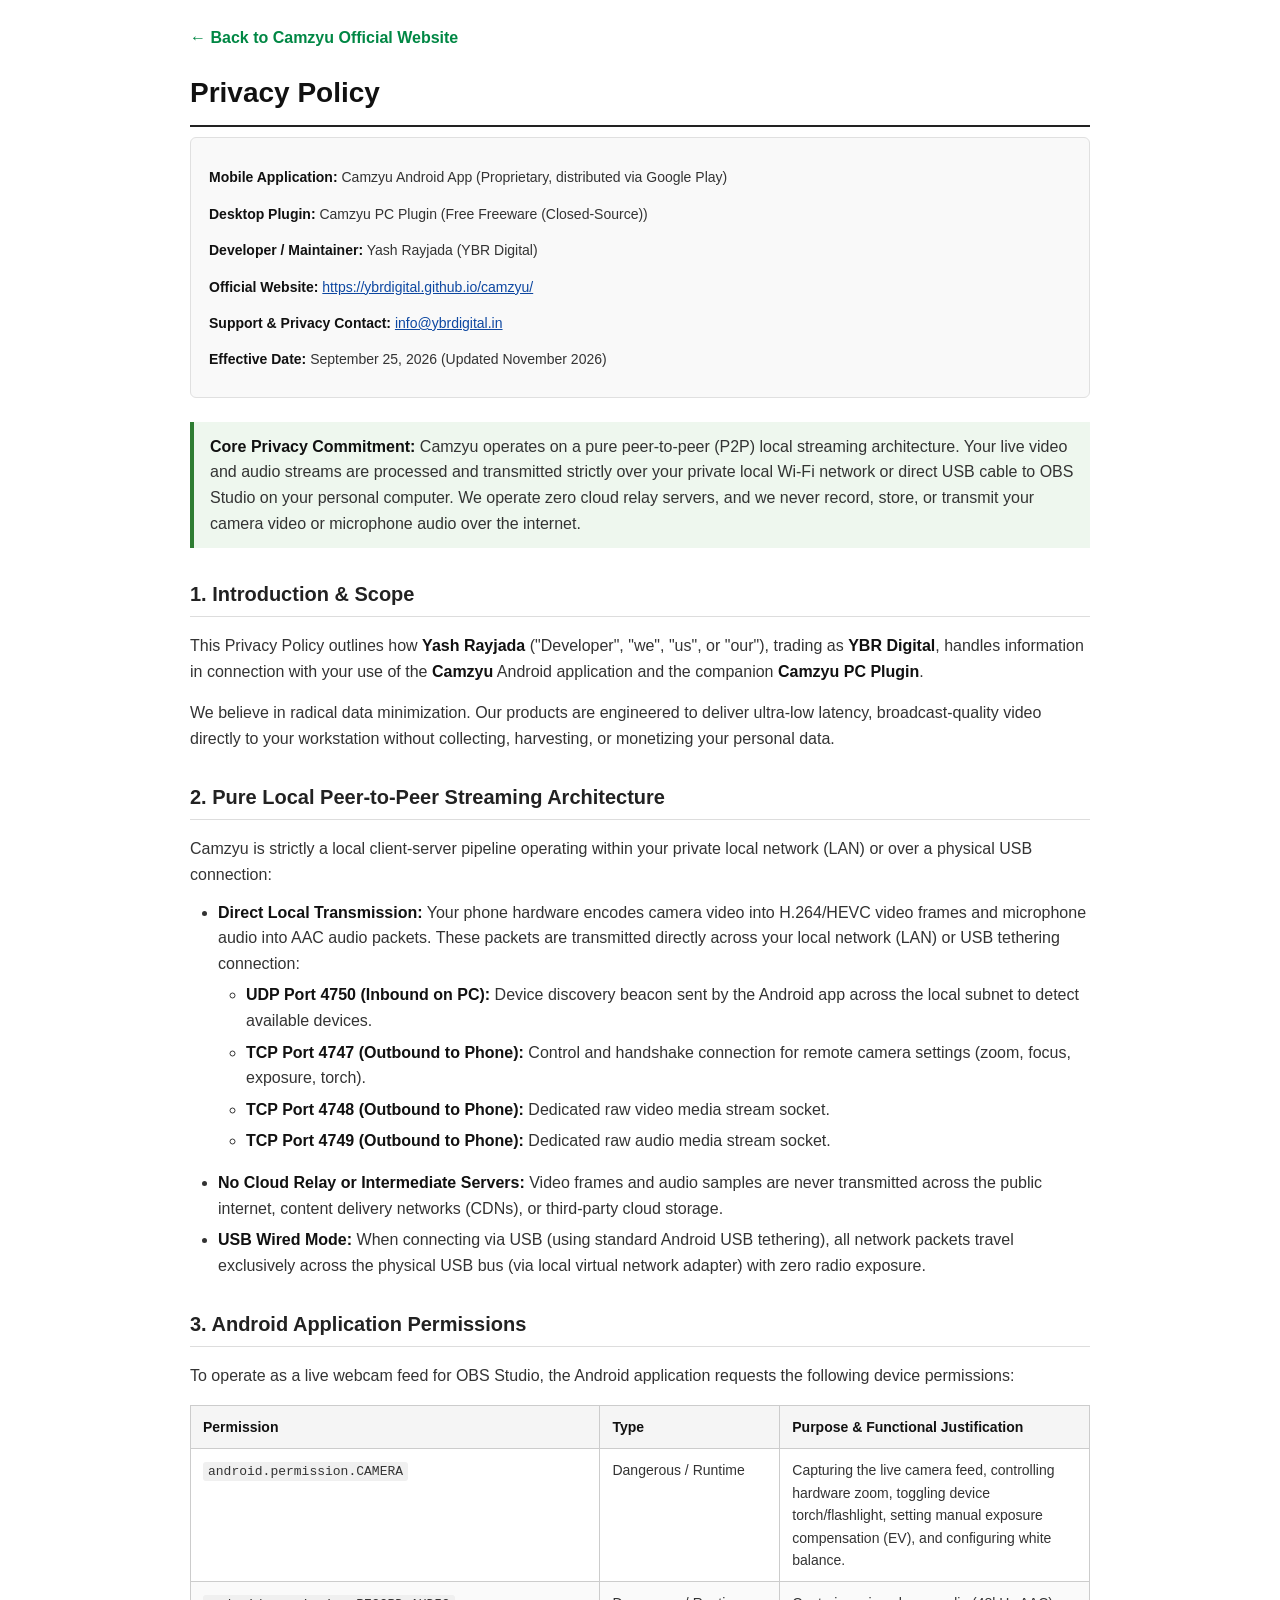
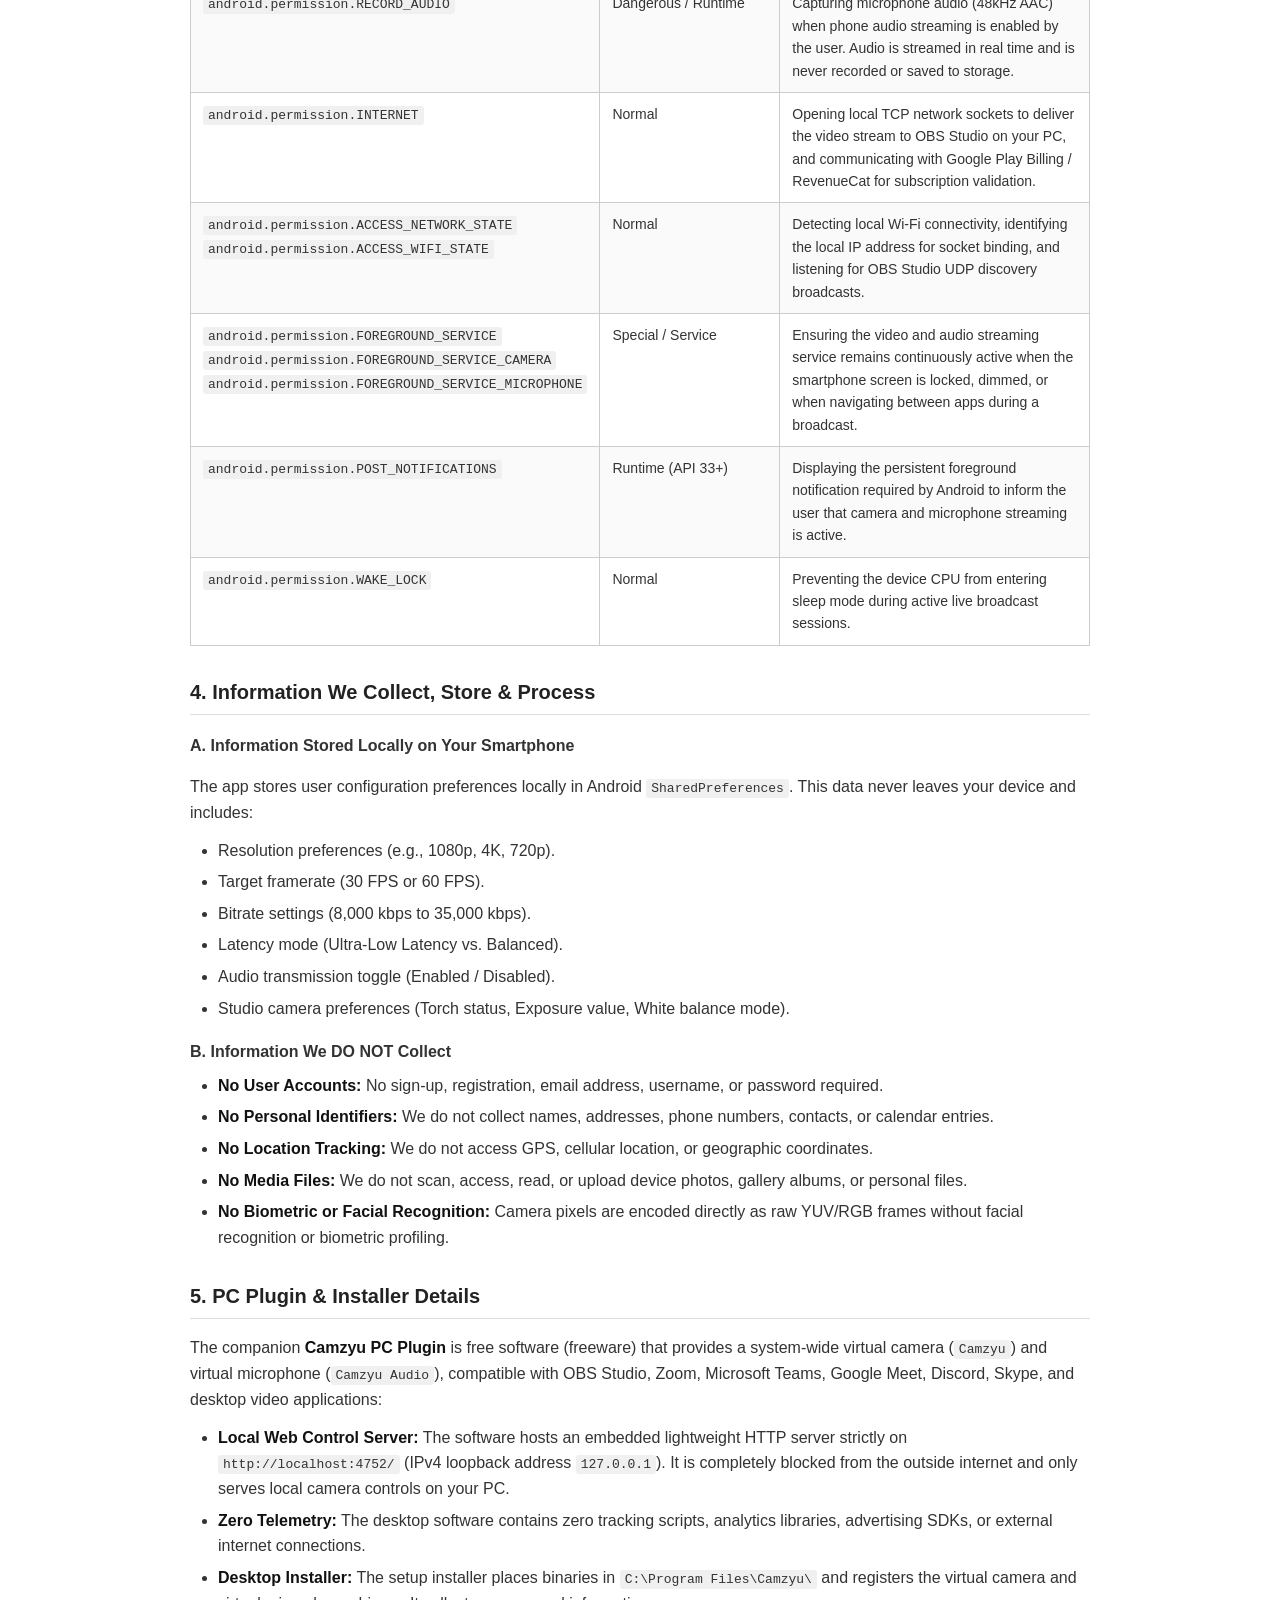
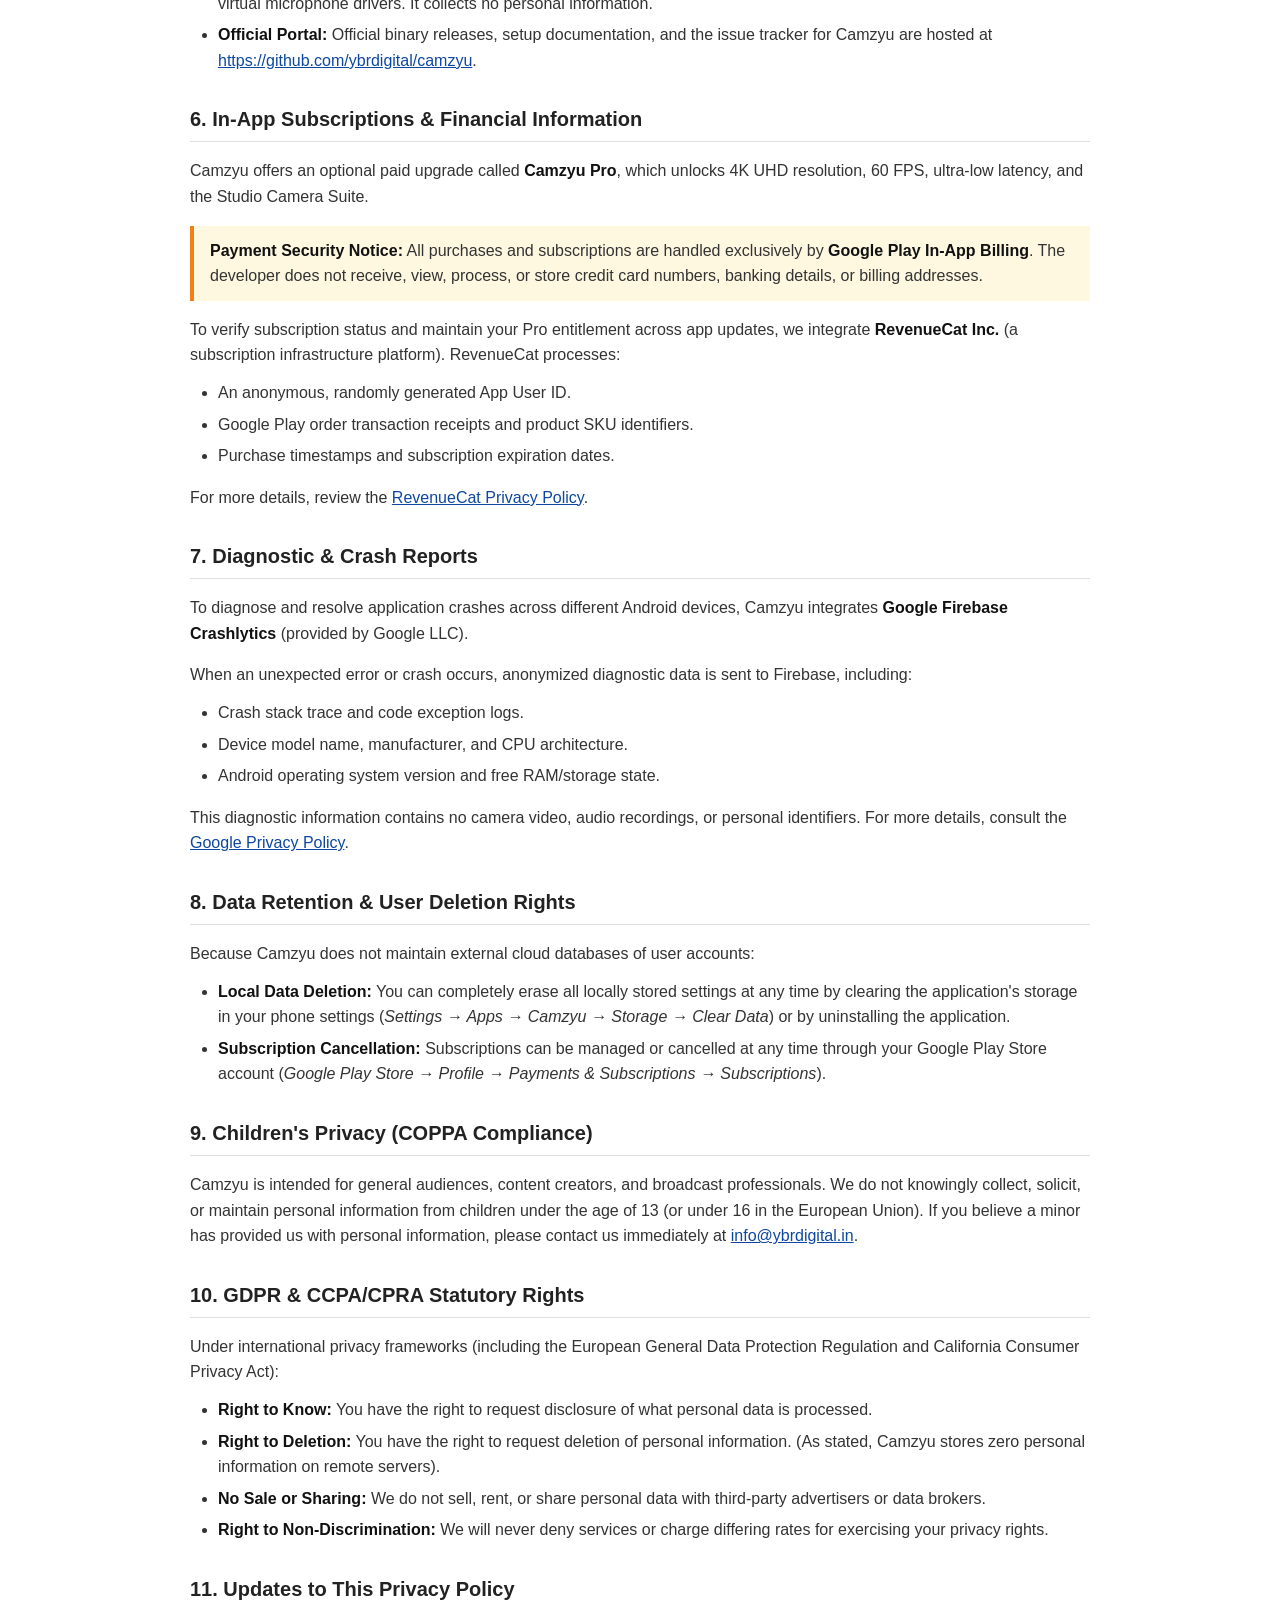
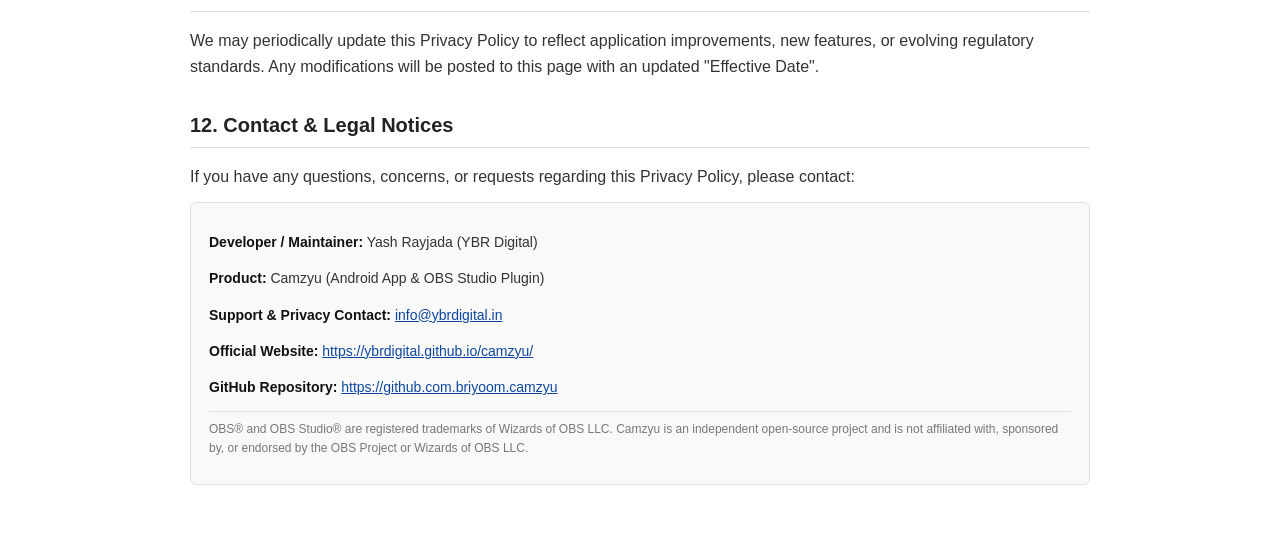
==== commit a504031b: "Rename from Camybr to Camzyu across web, legal docs, assets, and configs" ====
--- a/privacy-policy.html
+++ b/privacy-policy.html
@@ -1,9 +1,9 @@
-<!DOCTYPE html>
+﻿<!DOCTYPE html>
 <html lang="en">
 <head>
   <meta charset="UTF-8">
   <meta name="viewport" content="width=device-width, initial-scale=1.0">
-  <title>Privacy Policy - Camybr - PC Plugin</title>
+  <title>Privacy Policy - Camzyu - PC Plugin</title>
   <style>
     body {
       font-family: Arial, Helvetica, sans-serif;
@@ -107,28 +107,28 @@
 
   <div style="margin-bottom: 20px;">
     <a href="index.html" style="color: #008744; text-decoration: none; font-weight: bold; display: inline-flex; align-items: center; gap: 6px;">
-      &larr; Back to Camybr Official Website
+      &larr; Back to Camzyu Official Website
     </a>
   </div>
 
   <h1>Privacy Policy</h1>
   
   <div class="meta-box">
-    <p><strong>Mobile Application:</strong> Camybr Android App (Proprietary, distributed via Google Play)</p>
-    <p><strong>Desktop Plugin:</strong> Camybr PC Plugin (Free Freeware (Closed-Source))</p>
+    <p><strong>Mobile Application:</strong> Camzyu Android App (Proprietary, distributed via Google Play)</p>
+    <p><strong>Desktop Plugin:</strong> Camzyu PC Plugin (Free Freeware (Closed-Source))</p>
     <p><strong>Developer / Maintainer:</strong> Yash Rayjada (YBR Digital)</p>
-    <p><strong>Official Website:</strong> <a href="https://ybrdigital.github.io/Camybr/" target="_blank">https://ybrdigital.github.io/Camybr/</a></p>
+    <p><strong>Official Website:</strong> <a href="https://ybrdigital.github.io/camzyu/" target="_blank">https://ybrdigital.github.io/camzyu/</a></p>
     <p><strong>Support &amp; Privacy Contact:</strong> <a href="mailto:info@ybrdigital.in">info@ybrdigital.in</a></p>
     <p><strong>Effective Date:</strong> September 25, 2026 (Updated November 2026)</p>
   </div>
 
   <div class="highlight-box">
-    <strong>Core Privacy Commitment:</strong> Camybr operates on a pure peer-to-peer (P2P) local streaming architecture. Your live video and audio streams are processed and transmitted strictly over your private local Wi-Fi network or direct USB cable to OBS Studio on your personal computer. We operate zero cloud relay servers, and we never record, store, or transmit your camera video or microphone audio over the internet.
+    <strong>Core Privacy Commitment:</strong> Camzyu operates on a pure peer-to-peer (P2P) local streaming architecture. Your live video and audio streams are processed and transmitted strictly over your private local Wi-Fi network or direct USB cable to OBS Studio on your personal computer. We operate zero cloud relay servers, and we never record, store, or transmit your camera video or microphone audio over the internet.
   </div>
 
   <h2>1. Introduction &amp; Scope</h2>
   <p>
-    This Privacy Policy outlines how <strong>Yash Rayjada</strong> ("Developer", "we", "us", or "our"), trading as <strong>YBR Digital</strong>, handles information in connection with your use of the <strong>Camybr</strong> Android application and the companion <strong>Camybr PC Plugin</strong>.
+    This Privacy Policy outlines how <strong>Yash Rayjada</strong> ("Developer", "we", "us", or "our"), trading as <strong>YBR Digital</strong>, handles information in connection with your use of the <strong>Camzyu</strong> Android application and the companion <strong>Camzyu PC Plugin</strong>.
   </p>
   <p>
     We believe in radical data minimization. Our products are engineered to deliver ultra-low latency, broadcast-quality video directly to your workstation without collecting, harvesting, or monetizing your personal data.
@@ -136,7 +136,7 @@
 
   <h2>2. Pure Local Peer-to-Peer Streaming Architecture</h2>
   <p>
-    Camybr is strictly a local client-server pipeline operating within your private local network (LAN) or over a physical USB connection:
+    Camzyu is strictly a local client-server pipeline operating within your private local network (LAN) or over a physical USB connection:
   </p>
   <ul>
     <li><strong>Direct Local Transmission:</strong> Your phone hardware encodes camera video into H.264/HEVC video frames and microphone audio into AAC audio packets. These packets are transmitted directly across your local network (LAN) or USB tethering connection:
@@ -229,18 +229,18 @@
 
   <h2>5. PC Plugin &amp; Installer Details</h2>
   <p>
-    The companion <strong>Camybr PC Plugin</strong> is free software (freeware) that provides a system-wide virtual camera (<code>Camybr</code>) and virtual microphone (<code>Camybr Audio</code>), compatible with OBS Studio, Zoom, Microsoft Teams, Google Meet, Discord, Skype, and desktop video applications:
+    The companion <strong>Camzyu PC Plugin</strong> is free software (freeware) that provides a system-wide virtual camera (<code>Camzyu</code>) and virtual microphone (<code>Camzyu Audio</code>), compatible with OBS Studio, Zoom, Microsoft Teams, Google Meet, Discord, Skype, and desktop video applications:
   </p>
   <ul>
     <li><strong>Local Web Control Server:</strong> The software hosts an embedded lightweight HTTP server strictly on <code>http://localhost:4752/</code> (IPv4 loopback address <code>127.0.0.1</code>). It is completely blocked from the outside internet and only serves local camera controls on your PC.</li>
     <li><strong>Zero Telemetry:</strong> The desktop software contains zero tracking scripts, analytics libraries, advertising SDKs, or external internet connections.</li>
-    <li><strong>Desktop Installer:</strong> The setup installer places binaries in <code>C:\Program Files\Camybr\</code> and registers the virtual camera and virtual microphone drivers. It collects no personal information.</li>
-    <li><strong>Official Portal:</strong> Official binary releases, setup documentation, and the issue tracker for Camybr are hosted at <a href="https://github.com/ybrdigital/camybr" target="_blank">https://github.com/ybrdigital/camybr</a>.</li>
+    <li><strong>Desktop Installer:</strong> The setup installer places binaries in <code>C:\Program Files\Camzyu\</code> and registers the virtual camera and virtual microphone drivers. It collects no personal information.</li>
+    <li><strong>Official Portal:</strong> Official binary releases, setup documentation, and the issue tracker for Camzyu are hosted at <a href="https://github.com/ybrdigital/camzyu" target="_blank">https://github.com/ybrdigital/camzyu</a>.</li>
   </ul>
 
   <h2>6. In-App Subscriptions &amp; Financial Information</h2>
   <p>
-    Camybr offers an optional paid upgrade called <strong>Camybr Pro</strong>, which unlocks 4K UHD resolution, 60 FPS, ultra-low latency, and the Studio Camera Suite.
+    Camzyu offers an optional paid upgrade called <strong>Camzyu Pro</strong>, which unlocks 4K UHD resolution, 60 FPS, ultra-low latency, and the Studio Camera Suite.
   </p>
   <div class="warning-box">
     <strong>Payment Security Notice:</strong> All purchases and subscriptions are handled exclusively by <strong>Google Play In-App Billing</strong>. The developer does not receive, view, process, or store credit card numbers, banking details, or billing addresses.
@@ -259,7 +259,7 @@
 
   <h2>7. Diagnostic &amp; Crash Reports</h2>
   <p>
-    To diagnose and resolve application crashes across different Android devices, Camybr integrates <strong>Google Firebase Crashlytics</strong> (provided by Google LLC).
+    To diagnose and resolve application crashes across different Android devices, Camzyu integrates <strong>Google Firebase Crashlytics</strong> (provided by Google LLC).
   </p>
   <p>
     When an unexpected error or crash occurs, anonymized diagnostic data is sent to Firebase, including:
@@ -275,16 +275,16 @@
 
   <h2>8. Data Retention &amp; User Deletion Rights</h2>
   <p>
-    Because Camybr does not maintain external cloud databases of user accounts:
-  </p>
-  <ul>
-    <li><strong>Local Data Deletion:</strong> You can completely erase all locally stored settings at any time by clearing the application's storage in your phone settings (<em>Settings &rarr; Apps &rarr; Camybr &rarr; Storage &rarr; Clear Data</em>) or by uninstalling the application.</li>
+    Because Camzyu does not maintain external cloud databases of user accounts:
+  </p>
+  <ul>
+    <li><strong>Local Data Deletion:</strong> You can completely erase all locally stored settings at any time by clearing the application's storage in your phone settings (<em>Settings &rarr; Apps &rarr; Camzyu &rarr; Storage &rarr; Clear Data</em>) or by uninstalling the application.</li>
     <li><strong>Subscription Cancellation:</strong> Subscriptions can be managed or cancelled at any time through your Google Play Store account (<em>Google Play Store &rarr; Profile &rarr; Payments &amp; Subscriptions &rarr; Subscriptions</em>).</li>
   </ul>
 
   <h2>9. Children's Privacy (COPPA Compliance)</h2>
   <p>
-    Camybr is intended for general audiences, content creators, and broadcast professionals. We do not knowingly collect, solicit, or maintain personal information from children under the age of 13 (or under 16 in the European Union). If you believe a minor has provided us with personal information, please contact us immediately at <a href="mailto:info@ybrdigital.in">info@ybrdigital.in</a>.
+    Camzyu is intended for general audiences, content creators, and broadcast professionals. We do not knowingly collect, solicit, or maintain personal information from children under the age of 13 (or under 16 in the European Union). If you believe a minor has provided us with personal information, please contact us immediately at <a href="mailto:info@ybrdigital.in">info@ybrdigital.in</a>.
   </p>
 
   <h2>10. GDPR &amp; CCPA/CPRA Statutory Rights</h2>
@@ -293,7 +293,7 @@
   </p>
   <ul>
     <li><strong>Right to Know:</strong> You have the right to request disclosure of what personal data is processed.</li>
-    <li><strong>Right to Deletion:</strong> You have the right to request deletion of personal information. (As stated, Camybr stores zero personal information on remote servers).</li>
+    <li><strong>Right to Deletion:</strong> You have the right to request deletion of personal information. (As stated, Camzyu stores zero personal information on remote servers).</li>
     <li><strong>No Sale or Sharing:</strong> We do not sell, rent, or share personal data with third-party advertisers or data brokers.</li>
     <li><strong>Right to Non-Discrimination:</strong> We will never deny services or charge differing rates for exercising your privacy rights.</li>
   </ul>
@@ -309,12 +309,12 @@
   </p>
   <div class="meta-box">
     <p><strong>Developer / Maintainer:</strong> Yash Rayjada (YBR Digital)</p>
-    <p><strong>Product:</strong> Camybr (Android App &amp; OBS Studio Plugin)</p>
+    <p><strong>Product:</strong> Camzyu (Android App &amp; OBS Studio Plugin)</p>
     <p><strong>Support &amp; Privacy Contact:</strong> <a href="mailto:info@ybrdigital.in">info@ybrdigital.in</a></p>
-    <p><strong>Official Website:</strong> <a href="https://ybrdigital.github.io/Camybr/" target="_blank">https://ybrdigital.github.io/Camybr/</a></p>
-    <p><strong>GitHub Repository:</strong> <a href="https://github.com.briyoom.camybr" target="_blank">https://github.com.briyoom.camybr</a></p>
+    <p><strong>Official Website:</strong> <a href="https://ybrdigital.github.io/camzyu/" target="_blank">https://ybrdigital.github.io/camzyu/</a></p>
+    <p><strong>GitHub Repository:</strong> <a href="https://github.com.briyoom.camzyu" target="_blank">https://github.com.briyoom.camzyu</a></p>
     <p style="font-size: 12px; color: #777; margin-top: 10px; border-top: 1px solid #e0e0e0; padding-top: 8px;">
-      OBS&reg; and OBS Studio&reg; are registered trademarks of Wizards of OBS LLC. Camybr is an independent open-source project and is not affiliated with, sponsored by, or endorsed by the OBS Project or Wizards of OBS LLC.
+      OBS&reg; and OBS Studio&reg; are registered trademarks of Wizards of OBS LLC. Camzyu is an independent open-source project and is not affiliated with, sponsored by, or endorsed by the OBS Project or Wizards of OBS LLC.
     </p>
   </div>
 
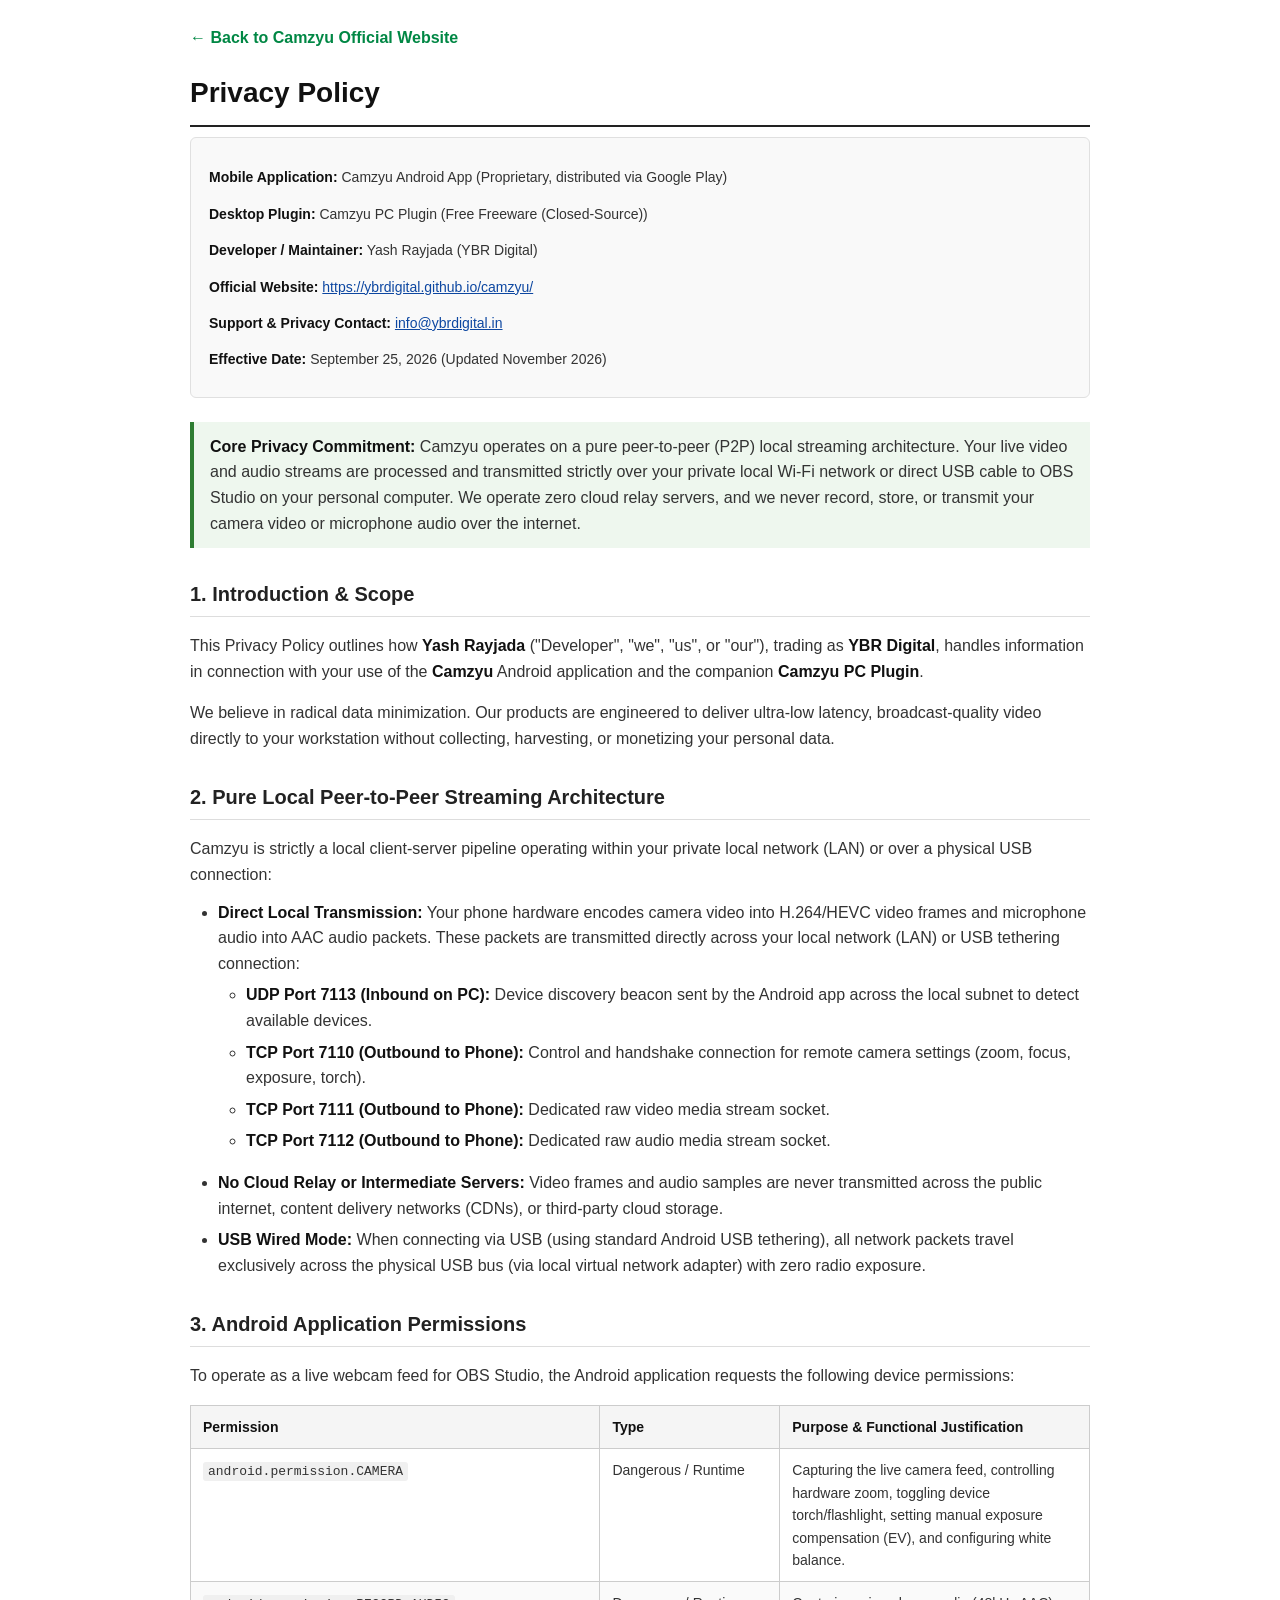
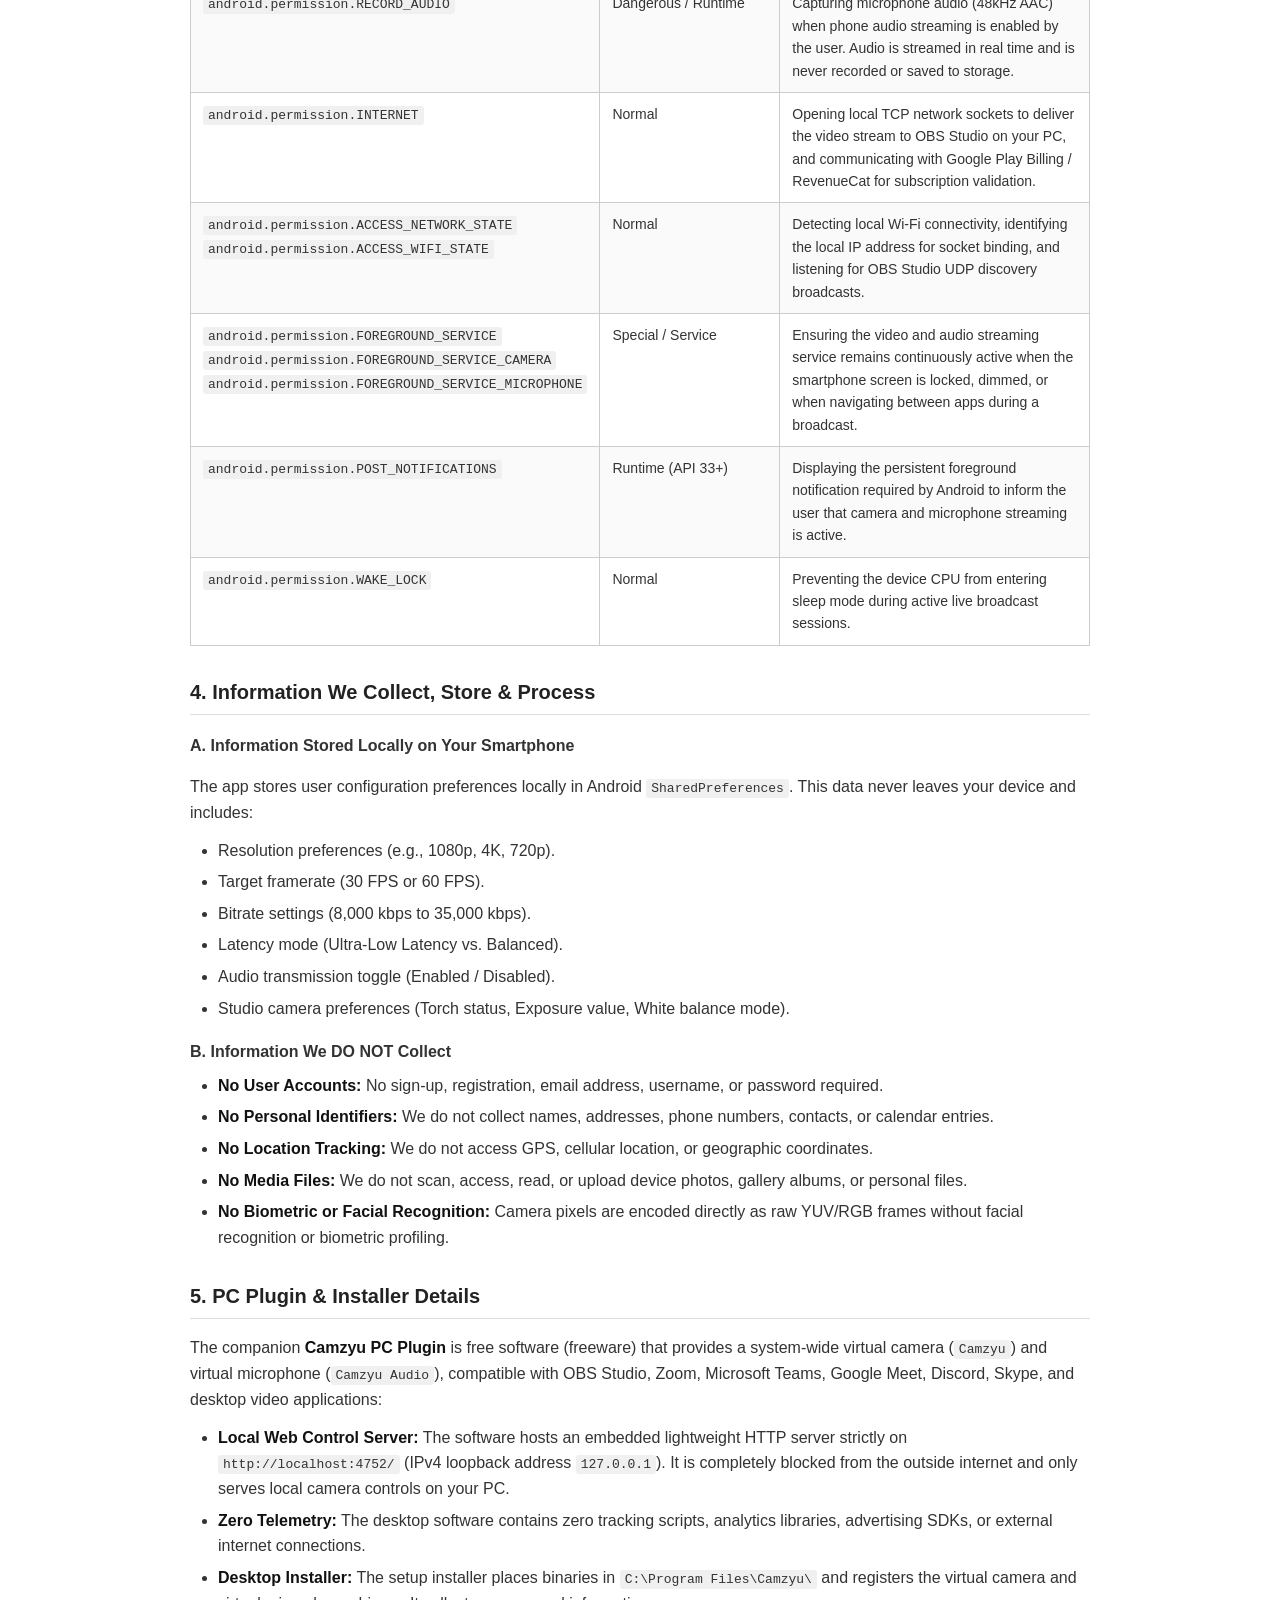
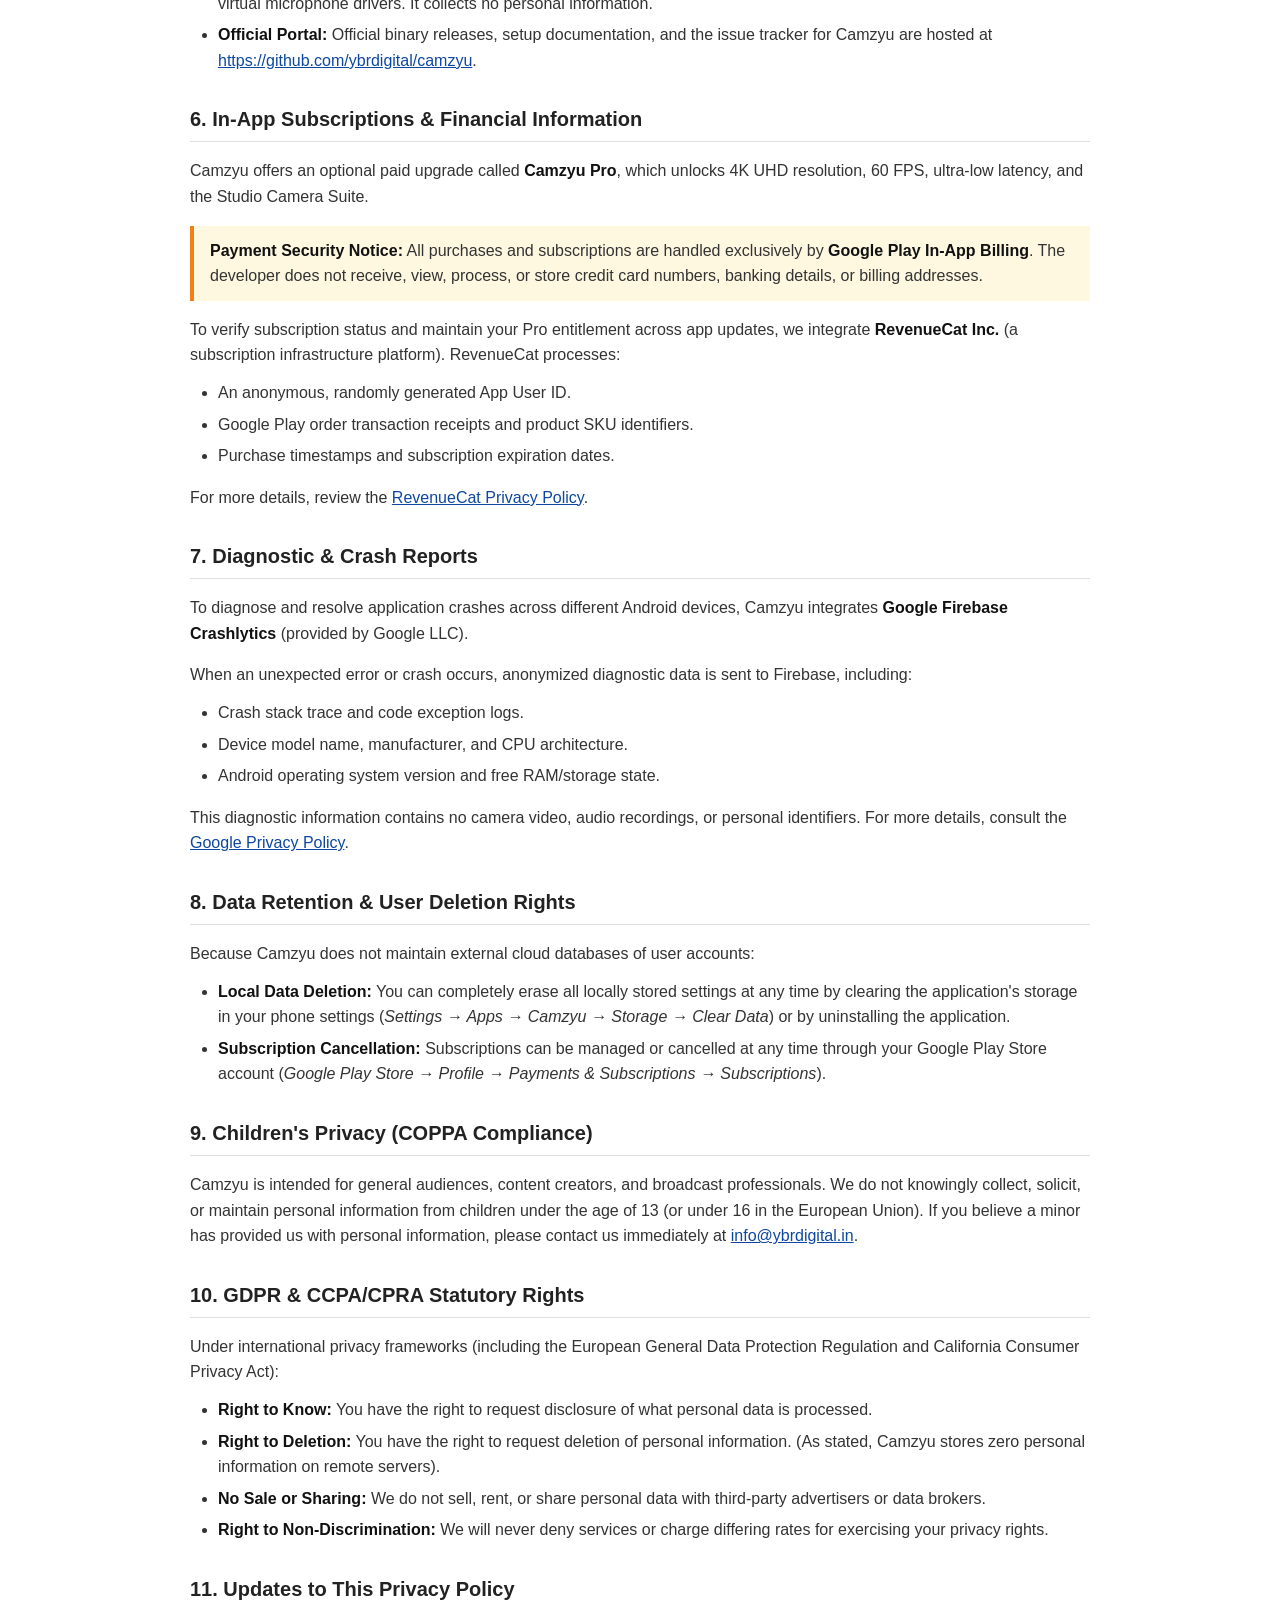
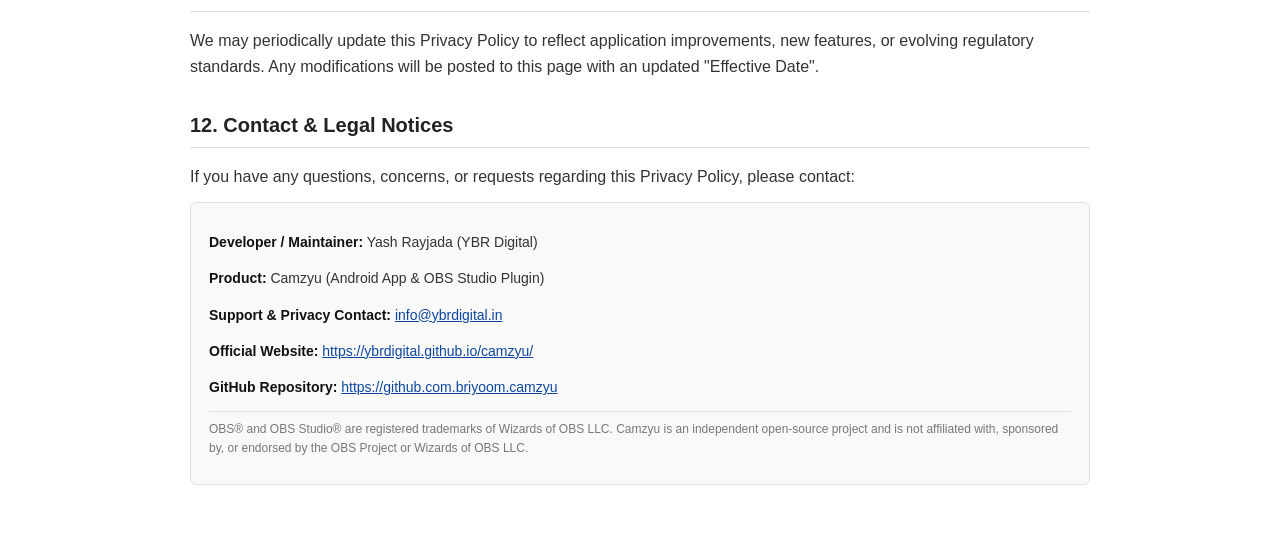
==== commit cf5b2df5: "Update webcam port to 7110 and deploy Windows plugin v1.0.0 installer" ====
--- a/privacy-policy.html
+++ b/privacy-policy.html
@@ -141,10 +141,10 @@
   <ul>
     <li><strong>Direct Local Transmission:</strong> Your phone hardware encodes camera video into H.264/HEVC video frames and microphone audio into AAC audio packets. These packets are transmitted directly across your local network (LAN) or USB tethering connection:
       <ul>
-        <li><strong>UDP Port 4750 (Inbound on PC):</strong> Device discovery beacon sent by the Android app across the local subnet to detect available devices.</li>
-        <li><strong>TCP Port 4747 (Outbound to Phone):</strong> Control and handshake connection for remote camera settings (zoom, focus, exposure, torch).</li>
-        <li><strong>TCP Port 4748 (Outbound to Phone):</strong> Dedicated raw video media stream socket.</li>
-        <li><strong>TCP Port 4749 (Outbound to Phone):</strong> Dedicated raw audio media stream socket.</li>
+        <li><strong>UDP Port 7113 (Inbound on PC):</strong> Device discovery beacon sent by the Android app across the local subnet to detect available devices.</li>
+        <li><strong>TCP Port 7110 (Outbound to Phone):</strong> Control and handshake connection for remote camera settings (zoom, focus, exposure, torch).</li>
+        <li><strong>TCP Port 7111 (Outbound to Phone):</strong> Dedicated raw video media stream socket.</li>
+        <li><strong>TCP Port 7112 (Outbound to Phone):</strong> Dedicated raw audio media stream socket.</li>
       </ul>
     </li>
     <li><strong>No Cloud Relay or Intermediate Servers:</strong> Video frames and audio samples are never transmitted across the public internet, content delivery networks (CDNs), or third-party cloud storage.</li>
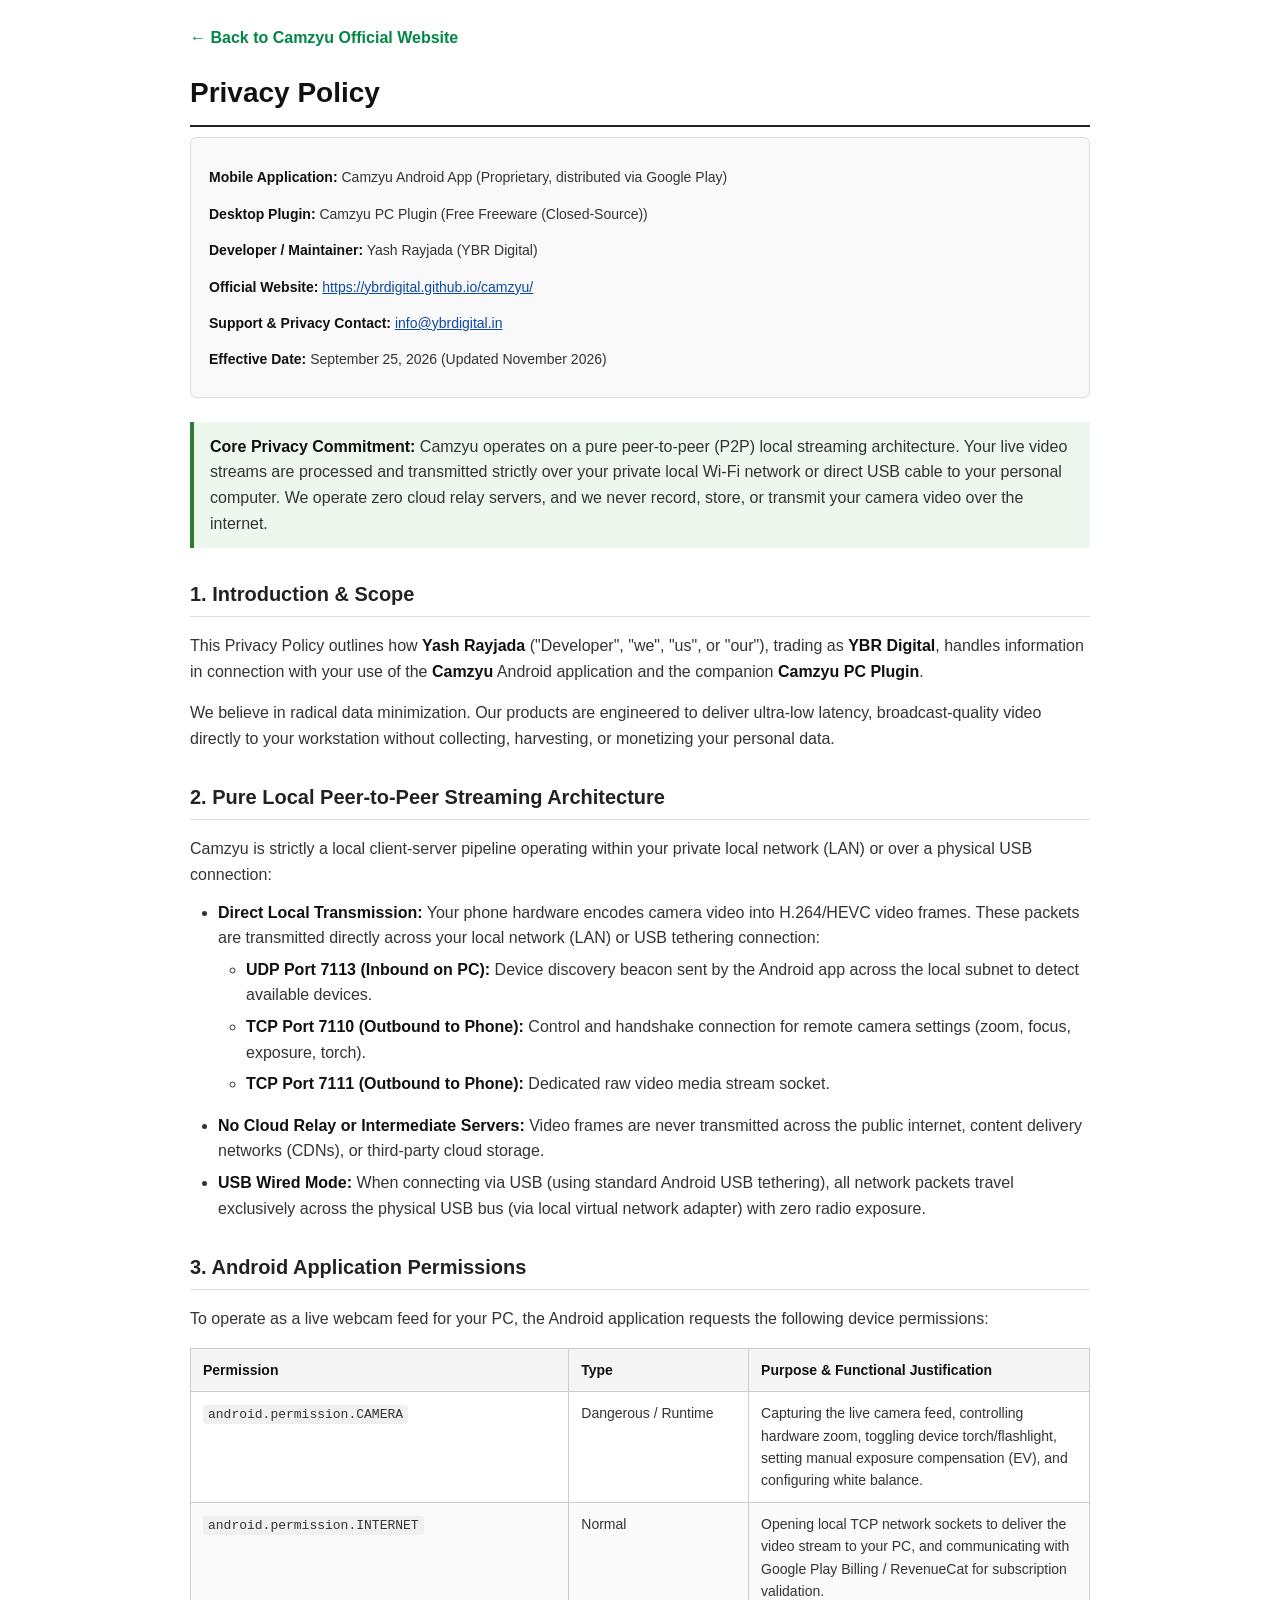
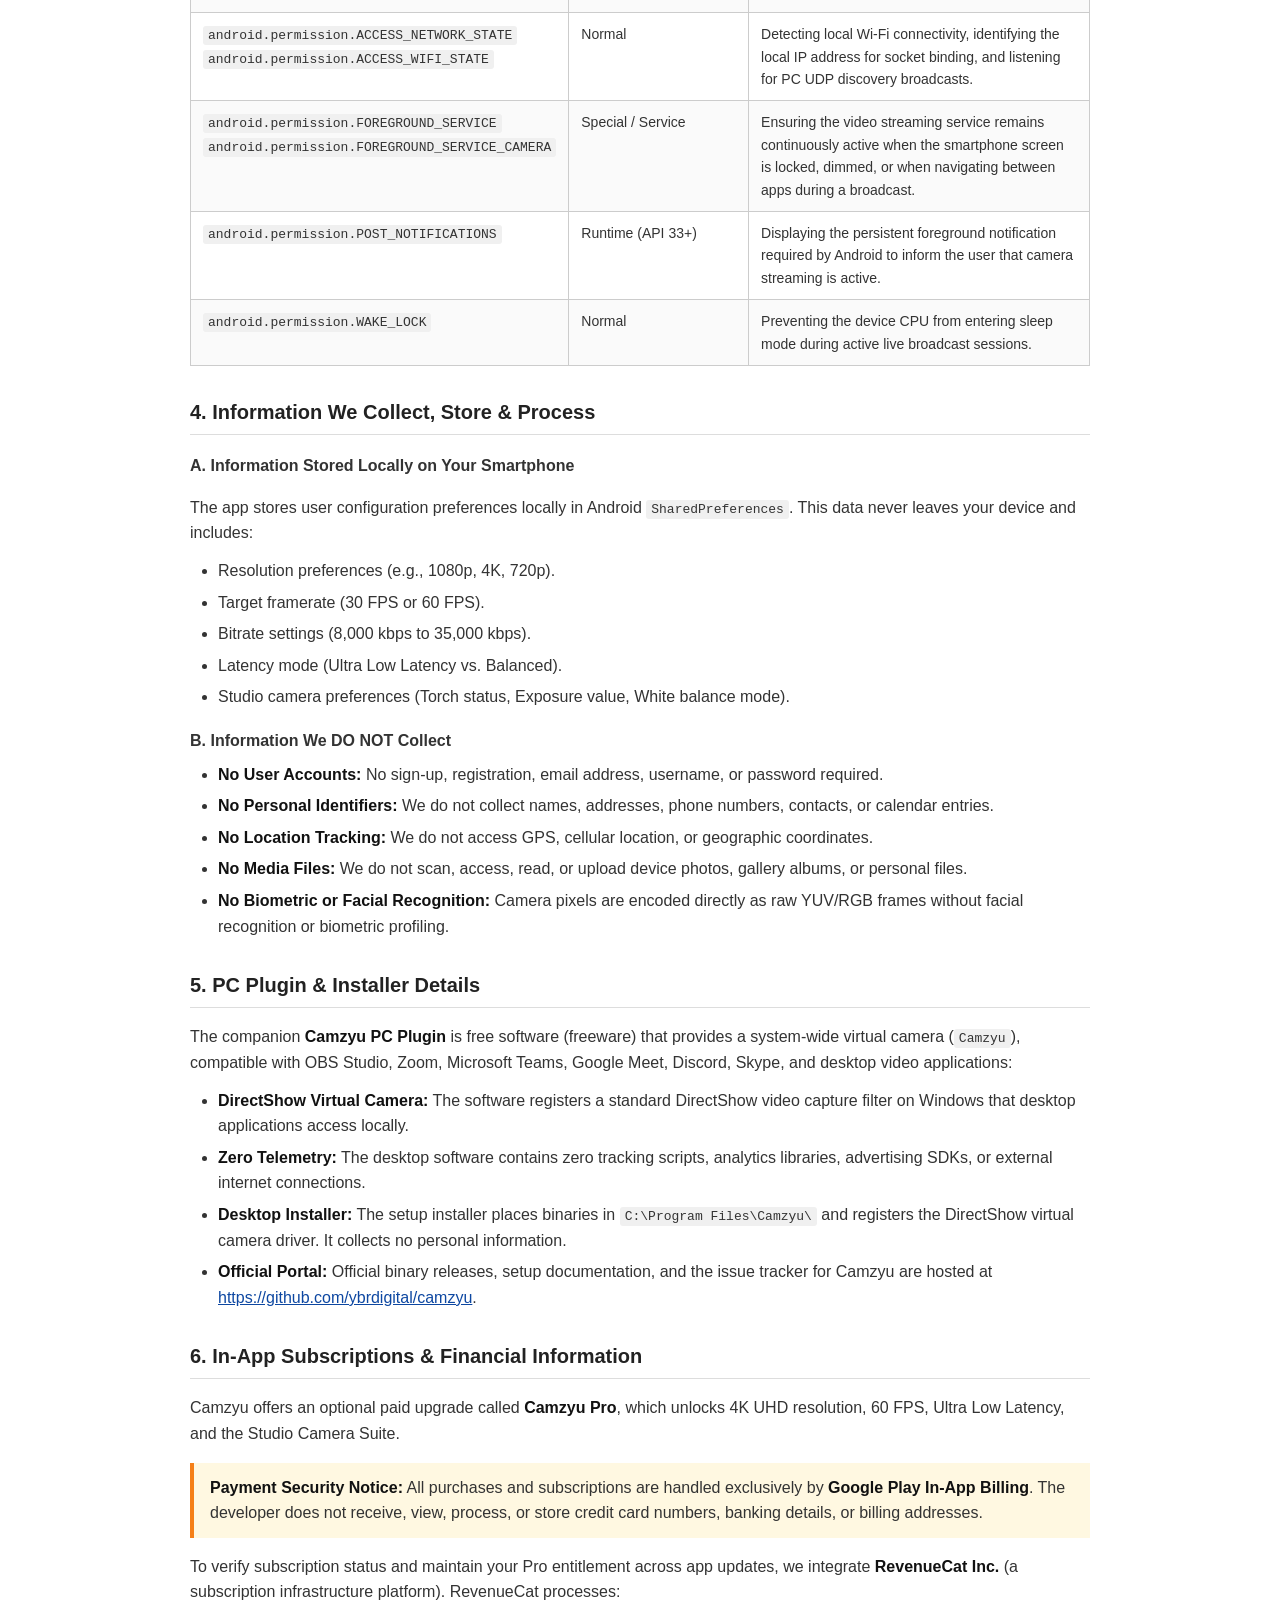
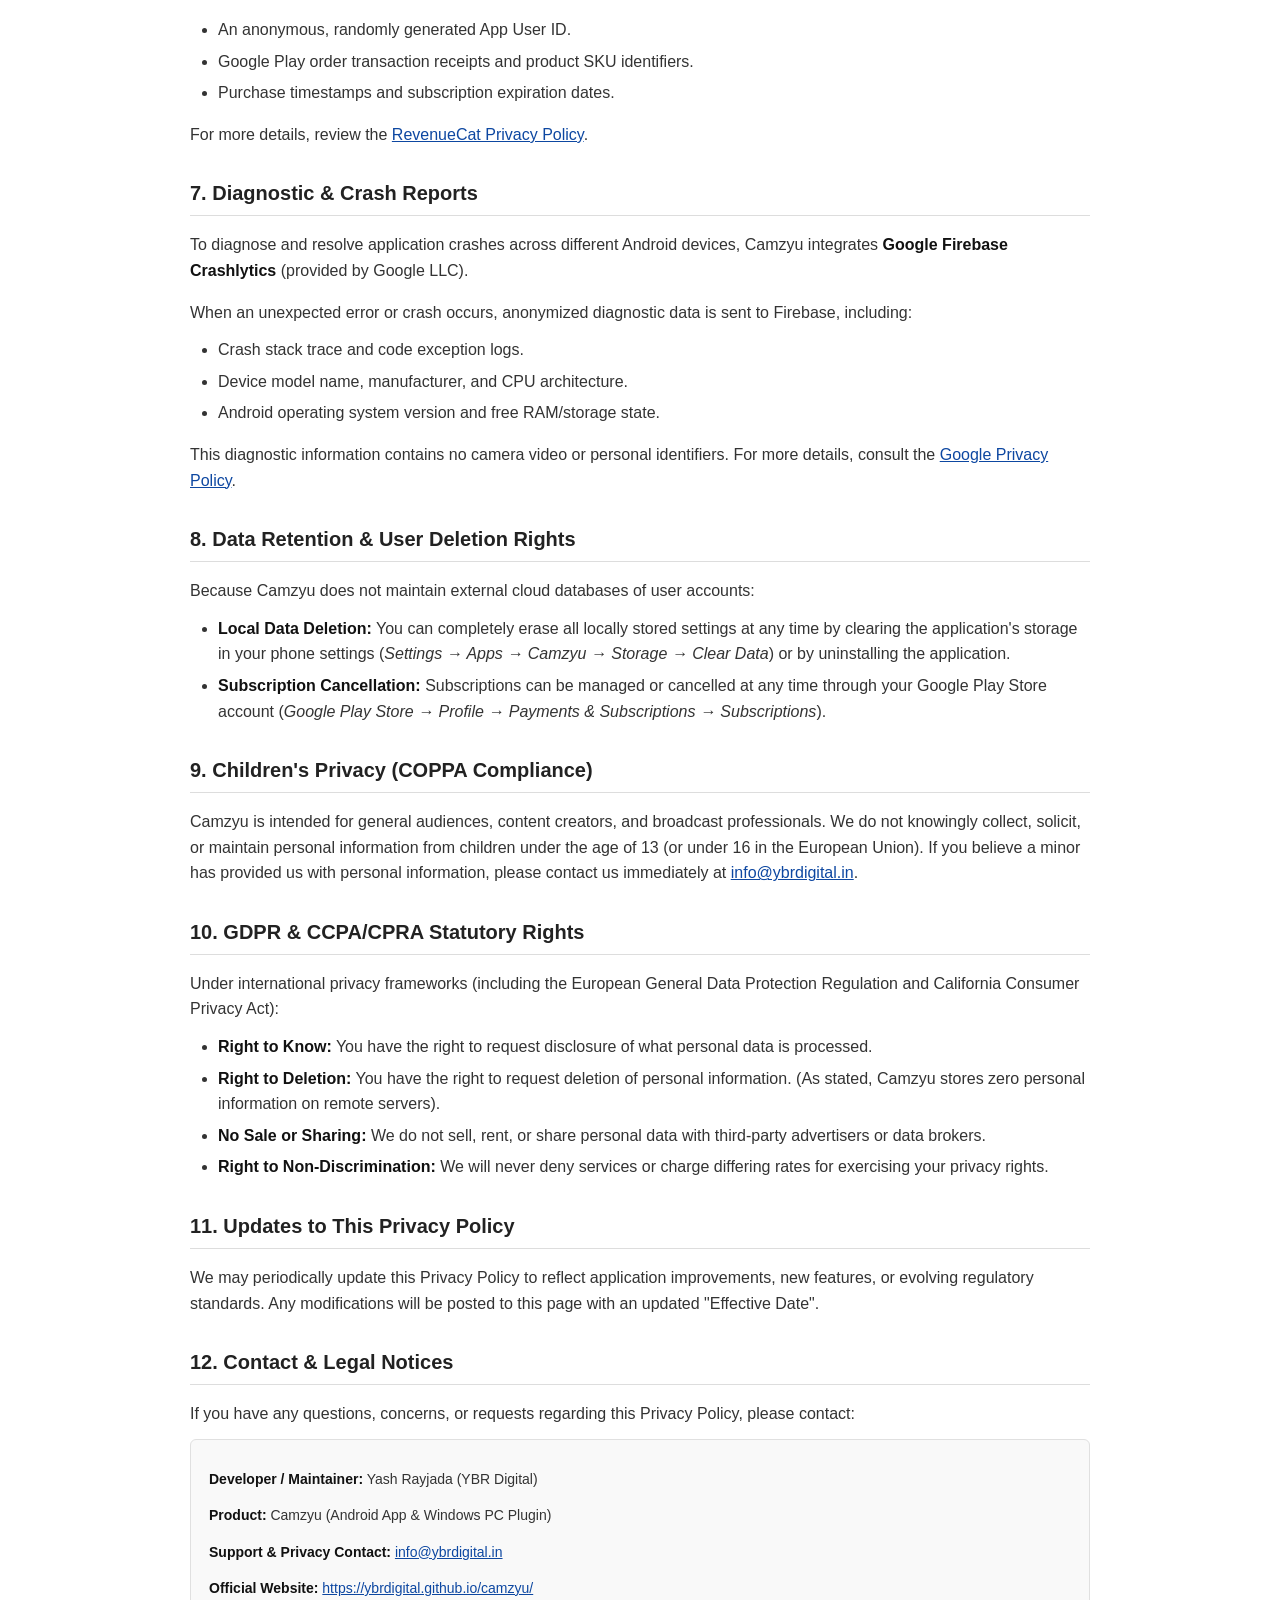
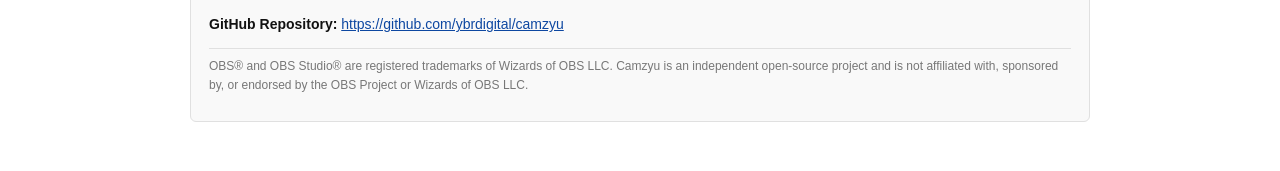
==== commit b86e2a59: "release: v1.0.0 Windows webcam plugin, purge audio/mic references, enforce private OBS policy" ====
--- a/privacy-policy.html
+++ b/privacy-policy.html
@@ -123,7 +123,7 @@
   </div>
 
   <div class="highlight-box">
-    <strong>Core Privacy Commitment:</strong> Camzyu operates on a pure peer-to-peer (P2P) local streaming architecture. Your live video and audio streams are processed and transmitted strictly over your private local Wi-Fi network or direct USB cable to OBS Studio on your personal computer. We operate zero cloud relay servers, and we never record, store, or transmit your camera video or microphone audio over the internet.
+    <strong>Core Privacy Commitment:</strong> Camzyu operates on a pure peer-to-peer (P2P) local streaming architecture. Your live video streams are processed and transmitted strictly over your private local Wi-Fi network or direct USB cable to your personal computer. We operate zero cloud relay servers, and we never record, store, or transmit your camera video over the internet.
   </div>
 
   <h2>1. Introduction &amp; Scope</h2>
@@ -139,21 +139,20 @@
     Camzyu is strictly a local client-server pipeline operating within your private local network (LAN) or over a physical USB connection:
   </p>
   <ul>
-    <li><strong>Direct Local Transmission:</strong> Your phone hardware encodes camera video into H.264/HEVC video frames and microphone audio into AAC audio packets. These packets are transmitted directly across your local network (LAN) or USB tethering connection:
+    <li><strong>Direct Local Transmission:</strong> Your phone hardware encodes camera video into H.264/HEVC video frames. These packets are transmitted directly across your local network (LAN) or USB tethering connection:
       <ul>
         <li><strong>UDP Port 7113 (Inbound on PC):</strong> Device discovery beacon sent by the Android app across the local subnet to detect available devices.</li>
         <li><strong>TCP Port 7110 (Outbound to Phone):</strong> Control and handshake connection for remote camera settings (zoom, focus, exposure, torch).</li>
         <li><strong>TCP Port 7111 (Outbound to Phone):</strong> Dedicated raw video media stream socket.</li>
-        <li><strong>TCP Port 7112 (Outbound to Phone):</strong> Dedicated raw audio media stream socket.</li>
       </ul>
     </li>
-    <li><strong>No Cloud Relay or Intermediate Servers:</strong> Video frames and audio samples are never transmitted across the public internet, content delivery networks (CDNs), or third-party cloud storage.</li>
+    <li><strong>No Cloud Relay or Intermediate Servers:</strong> Video frames are never transmitted across the public internet, content delivery networks (CDNs), or third-party cloud storage.</li>
     <li><strong>USB Wired Mode:</strong> When connecting via USB (using standard Android USB tethering), all network packets travel exclusively across the physical USB bus (via local virtual network adapter) with zero radio exposure.</li>
   </ul>
 
   <h2>3. Android Application Permissions</h2>
   <p>
-    To operate as a live webcam feed for OBS Studio, the Android application requests the following device permissions:
+    To operate as a live webcam feed for your PC, the Android application requests the following device permissions:
   </p>
 
   <table>
@@ -171,29 +170,24 @@
         <td>Capturing the live camera feed, controlling hardware zoom, toggling device torch/flashlight, setting manual exposure compensation (EV), and configuring white balance.</td>
       </tr>
       <tr>
-        <td><code>android.permission.RECORD_AUDIO</code></td>
-        <td>Dangerous / Runtime</td>
-        <td>Capturing microphone audio (48kHz AAC) when phone audio streaming is enabled by the user. Audio is streamed in real time and is never recorded or saved to storage.</td>
-      </tr>
-      <tr>
         <td><code>android.permission.INTERNET</code></td>
         <td>Normal</td>
-        <td>Opening local TCP network sockets to deliver the video stream to OBS Studio on your PC, and communicating with Google Play Billing / RevenueCat for subscription validation.</td>
+        <td>Opening local TCP network sockets to deliver the video stream to your PC, and communicating with Google Play Billing / RevenueCat for subscription validation.</td>
       </tr>
       <tr>
         <td><code>android.permission.ACCESS_NETWORK_STATE</code><br><code>android.permission.ACCESS_WIFI_STATE</code></td>
         <td>Normal</td>
-        <td>Detecting local Wi-Fi connectivity, identifying the local IP address for socket binding, and listening for OBS Studio UDP discovery broadcasts.</td>
-      </tr>
-      <tr>
-        <td><code>android.permission.FOREGROUND_SERVICE</code><br><code>android.permission.FOREGROUND_SERVICE_CAMERA</code><br><code>android.permission.FOREGROUND_SERVICE_MICROPHONE</code></td>
+        <td>Detecting local Wi-Fi connectivity, identifying the local IP address for socket binding, and listening for PC UDP discovery broadcasts.</td>
+      </tr>
+      <tr>
+        <td><code>android.permission.FOREGROUND_SERVICE</code><br><code>android.permission.FOREGROUND_SERVICE_CAMERA</code></td>
         <td>Special / Service</td>
-        <td>Ensuring the video and audio streaming service remains continuously active when the smartphone screen is locked, dimmed, or when navigating between apps during a broadcast.</td>
+        <td>Ensuring the video streaming service remains continuously active when the smartphone screen is locked, dimmed, or when navigating between apps during a broadcast.</td>
       </tr>
       <tr>
         <td><code>android.permission.POST_NOTIFICATIONS</code></td>
         <td>Runtime (API 33+)</td>
-        <td>Displaying the persistent foreground notification required by Android to inform the user that camera and microphone streaming is active.</td>
+        <td>Displaying the persistent foreground notification required by Android to inform the user that camera streaming is active.</td>
       </tr>
       <tr>
         <td><code>android.permission.WAKE_LOCK</code></td>
@@ -213,8 +207,7 @@
     <li>Resolution preferences (e.g., 1080p, 4K, 720p).</li>
     <li>Target framerate (30 FPS or 60 FPS).</li>
     <li>Bitrate settings (8,000 kbps to 35,000 kbps).</li>
-    <li>Latency mode (Ultra-Low Latency vs. Balanced).</li>
-    <li>Audio transmission toggle (Enabled / Disabled).</li>
+    <li>Latency mode (Ultra Low Latency vs. Balanced).</li>
     <li>Studio camera preferences (Torch status, Exposure value, White balance mode).</li>
   </ul>
 
@@ -229,18 +222,18 @@
 
   <h2>5. PC Plugin &amp; Installer Details</h2>
   <p>
-    The companion <strong>Camzyu PC Plugin</strong> is free software (freeware) that provides a system-wide virtual camera (<code>Camzyu</code>) and virtual microphone (<code>Camzyu Audio</code>), compatible with OBS Studio, Zoom, Microsoft Teams, Google Meet, Discord, Skype, and desktop video applications:
-  </p>
-  <ul>
-    <li><strong>Local Web Control Server:</strong> The software hosts an embedded lightweight HTTP server strictly on <code>http://localhost:4752/</code> (IPv4 loopback address <code>127.0.0.1</code>). It is completely blocked from the outside internet and only serves local camera controls on your PC.</li>
+    The companion <strong>Camzyu PC Plugin</strong> is free software (freeware) that provides a system-wide virtual camera (<code>Camzyu</code>), compatible with OBS Studio, Zoom, Microsoft Teams, Google Meet, Discord, Skype, and desktop video applications:
+  </p>
+  <ul>
+    <li><strong>DirectShow Virtual Camera:</strong> The software registers a standard DirectShow video capture filter on Windows that desktop applications access locally.</li>
     <li><strong>Zero Telemetry:</strong> The desktop software contains zero tracking scripts, analytics libraries, advertising SDKs, or external internet connections.</li>
-    <li><strong>Desktop Installer:</strong> The setup installer places binaries in <code>C:\Program Files\Camzyu\</code> and registers the virtual camera and virtual microphone drivers. It collects no personal information.</li>
+    <li><strong>Desktop Installer:</strong> The setup installer places binaries in <code>C:\Program Files\Camzyu\</code> and registers the DirectShow virtual camera driver. It collects no personal information.</li>
     <li><strong>Official Portal:</strong> Official binary releases, setup documentation, and the issue tracker for Camzyu are hosted at <a href="https://github.com/ybrdigital/camzyu" target="_blank">https://github.com/ybrdigital/camzyu</a>.</li>
   </ul>
 
   <h2>6. In-App Subscriptions &amp; Financial Information</h2>
   <p>
-    Camzyu offers an optional paid upgrade called <strong>Camzyu Pro</strong>, which unlocks 4K UHD resolution, 60 FPS, ultra-low latency, and the Studio Camera Suite.
+    Camzyu offers an optional paid upgrade called <strong>Camzyu Pro</strong>, which unlocks 4K UHD resolution, 60 FPS, Ultra Low Latency, and the Studio Camera Suite.
   </p>
   <div class="warning-box">
     <strong>Payment Security Notice:</strong> All purchases and subscriptions are handled exclusively by <strong>Google Play In-App Billing</strong>. The developer does not receive, view, process, or store credit card numbers, banking details, or billing addresses.
@@ -270,7 +263,7 @@
     <li>Android operating system version and free RAM/storage state.</li>
   </ul>
   <p>
-    This diagnostic information contains no camera video, audio recordings, or personal identifiers. For more details, consult the <a href="https://policies.google.com/privacy" target="_blank">Google Privacy Policy</a>.
+    This diagnostic information contains no camera video or personal identifiers. For more details, consult the <a href="https://policies.google.com/privacy" target="_blank">Google Privacy Policy</a>.
   </p>
 
   <h2>8. Data Retention &amp; User Deletion Rights</h2>
@@ -309,10 +302,10 @@
   </p>
   <div class="meta-box">
     <p><strong>Developer / Maintainer:</strong> Yash Rayjada (YBR Digital)</p>
-    <p><strong>Product:</strong> Camzyu (Android App &amp; OBS Studio Plugin)</p>
+    <p><strong>Product:</strong> Camzyu (Android App &amp; Windows PC Plugin)</p>
     <p><strong>Support &amp; Privacy Contact:</strong> <a href="mailto:info@ybrdigital.in">info@ybrdigital.in</a></p>
     <p><strong>Official Website:</strong> <a href="https://ybrdigital.github.io/camzyu/" target="_blank">https://ybrdigital.github.io/camzyu/</a></p>
-    <p><strong>GitHub Repository:</strong> <a href="https://github.com.briyoom.camzyu" target="_blank">https://github.com.briyoom.camzyu</a></p>
+    <p><strong>GitHub Repository:</strong> <a href="https://github.com/ybrdigital/camzyu" target="_blank">https://github.com/ybrdigital/camzyu</a></p>
     <p style="font-size: 12px; color: #777; margin-top: 10px; border-top: 1px solid #e0e0e0; padding-top: 8px;">
       OBS&reg; and OBS Studio&reg; are registered trademarks of Wizards of OBS LLC. Camzyu is an independent open-source project and is not affiliated with, sponsored by, or endorsed by the OBS Project or Wizards of OBS LLC.
     </p>
